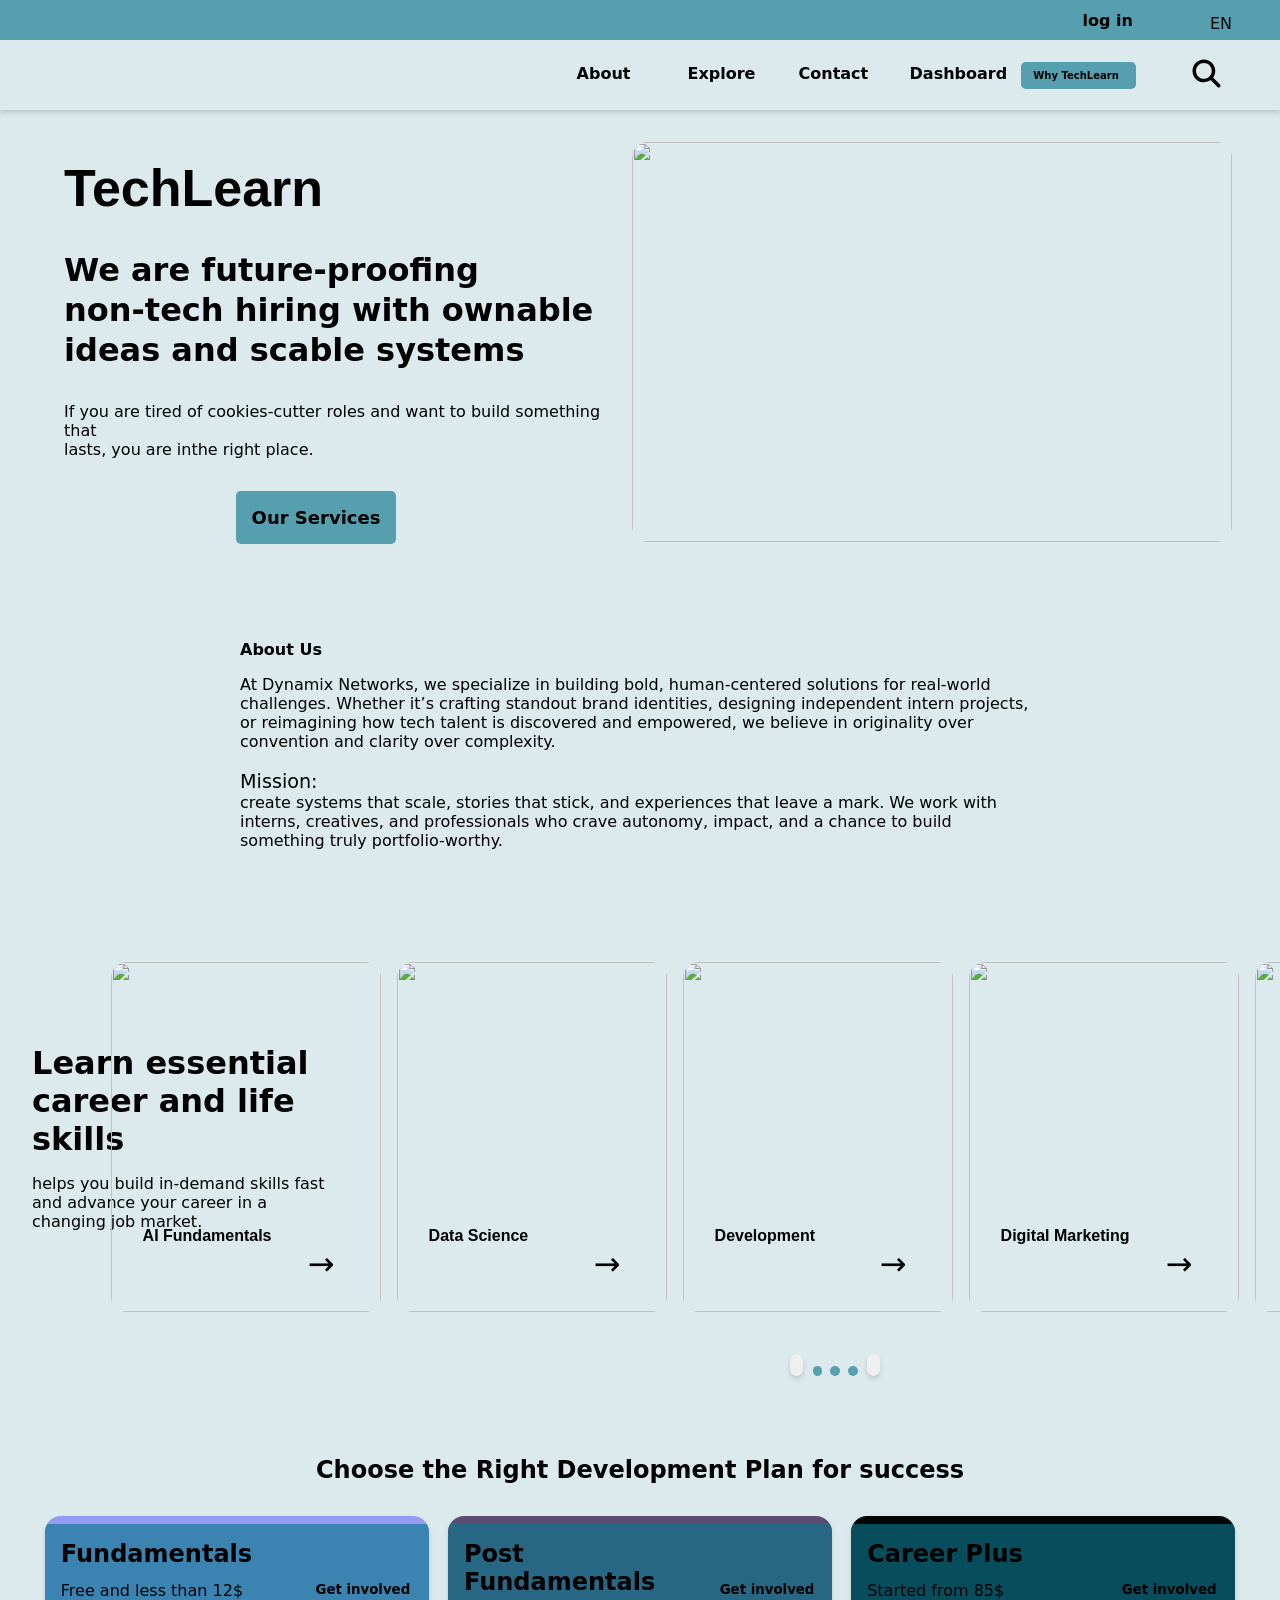
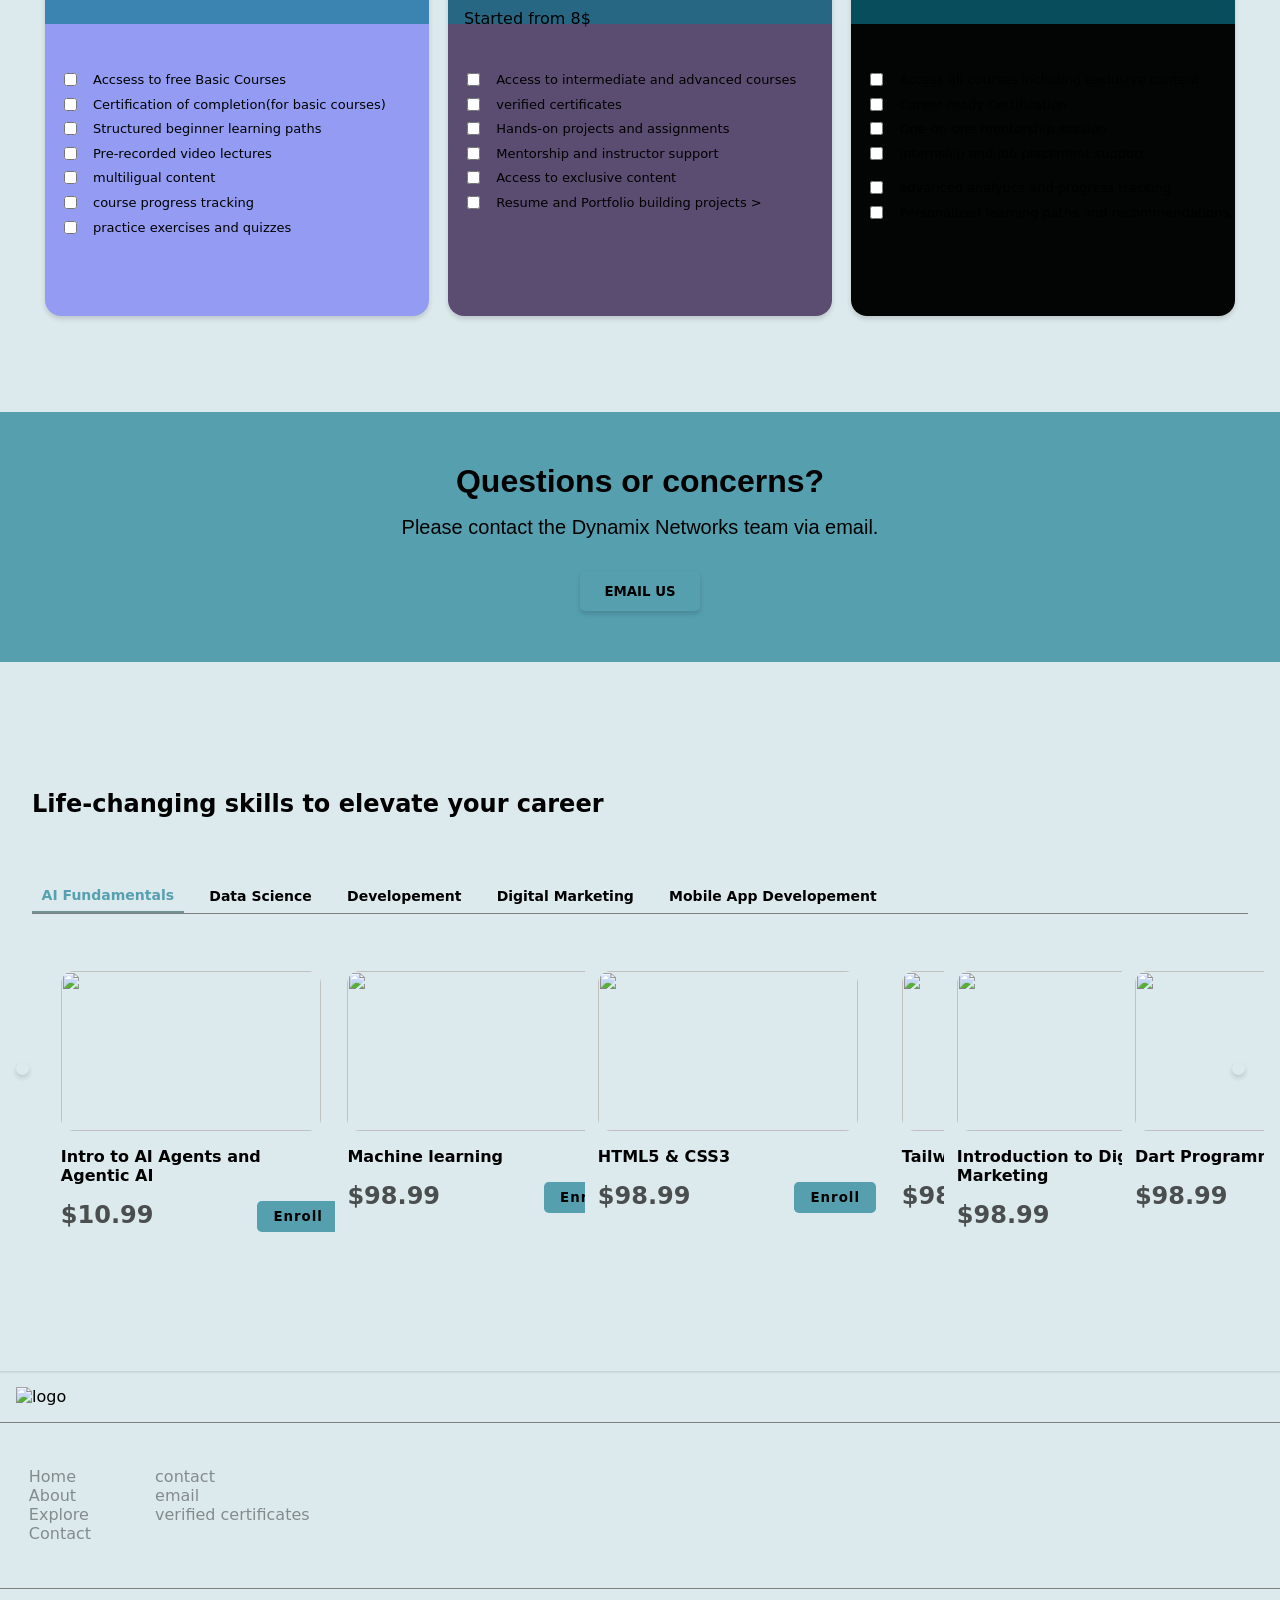
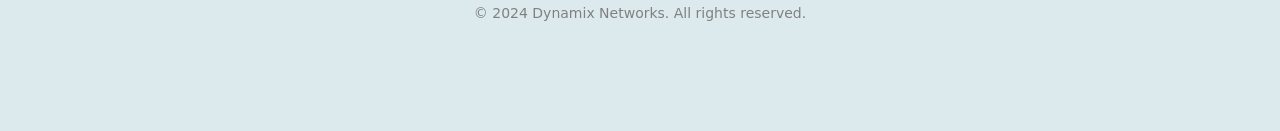
==== index.html @ bc54e22e "language update" ====
<!DOCTYPE html>
<html lang="en">
<head>
    <meta charset="UTF-8">
    <meta name="viewport" content="width=device-width, initial-scale=1.0">
    <title>TechLearn LMS</title>
    <link rel="stylesheet" href="./css/index.css">
    <link rel="stylesheet" href="./css/register.css">
    <link rel="stylesheet" href="./reponsive/indexresponsive.css">
    <script defer src="./JS/language.js"></script>
    <link rel="stylesheet" href="https://cdnjs.cloudflare.com/ajax/libs/font-awesome/7.0.1/css/all.min.css" integrity="sha512-2SwdPD6INVrV/lHTZbO2nodKhrnDdJK9/kg2XD1r9uGqPo1cUbujc+IYdlYdEErWNu69gVcYgdxlmVmzTWnetw==" crossorigin="anonymous" referrerpolicy="no-referrer" />
</head>
<body>
    <!-- header part -->
    <header>
        <!-- subheader -->
        <div class="sub-header">
            <!-- language part apend here -->
            <!--  login part -->
            <div class="login" id="login">
                <i class="fa-regular fa-user fa-xs" style="margin-top: 0.7rem;"></i>
                <span data-translate data-key="login" class="user">log in</span>
            </div>
            <div class="user-dropdown" id="user-dropdown">
                <ul id="user">
                    <li id="user-email">example@gmail.com</li>
                    <hr style="color: rgba(128, 128, 128, 0.066);">
                    <li id="user-role">Student</li>
                    <button id="sign-out">sign out</button>
                </ul>
            </div>
        </div>
        <!-- main header -->
        <div class="header-container">
            <div class="logo">
                <img src="./images/logo.lms.jpg" alt="">
            </div>
            <div class="navBar">
                <ul>
                    <li data-target="about" data-translate data-key="about">About</li>
                    <li data-target="explore" data-translate data-key="explore">Explore</li>
                    <li data-target="contact" data-translate data-key="contact">Contact</li>
                    <li id="dashboard" data-translate data-key="dashboard">Dashboard</li>
                </ul>
            </div>
            <button class="techLearn-btn" id="techLearn-btn"><a href="#">Why TechLearn</a></button>
            <div class="dropdown-details" id="dropdown-details"><p>Offers scalable IT, cloud, cybersecurity, and communication solutions, acting as a partner to adapt services as businesses grow, with personal, knowledgeable support.</p></div>
            <div class="search-icon" id="searchIcon">
                <svg xmlns="http://www.w3.org/2000/svg" height="14" width="14" viewBox="0 0 640 640"><path d="M480 272C480 317.9 465.1 360.3 440 394.7L566.6 521.4C579.1 533.9 579.1 554.2 566.6 566.7C554.1 579.2 533.8 579.2 521.3 566.7L394.7 440C360.3 465.1 317.9 480 272 480C157.1 480 64 386.9 64 272C64 157.1 157.1 64 272 64C386.9 64 480 157.1 480 272zM272 416C351.5 416 416 351.5 416 272C416 192.5 351.5 128 272 128C192.5 128 128 192.5 128 272C128 351.5 192.5 416 272 416z"/></svg>
            </div>
            <form class="seachbar" id="searchbardropdown">
                <input class="search" type="search" name="" id="search" placeholder="search...." onkeypress="clickEnter(event)">
            </form>
        </div>
    </header>
    <!-- main body part -->
    <main class="main-container">
    <!-- section one -->
        <div class="section1">
            <div class="title">
                <h1 data-translate data-key="title" >TechLearn</h1>
                <h3 data-translate data-key="sub-title" >We are future-proofing<br> non-tech hiring with ownable <br>ideas and scable systems</h3>
                <p data-translate data-key="sub-title2" >If you are tired of cookies-cutter roles and want to build something that <br>lasts, you are inthe right place.</p>
                <button id="services-btn" data-target="service" data-translate data-key="services">Our Services</button>
            </div>
            <div class="image">
                <img src="./images/lMS image1.jpg" alt="">
            </div>
        </div>
    <!-- section two -->
        <div class="section2">
            <h4 id="about" data-translate data-key="about_us">About Us</h4>
            <p>
                At Dynamix Networks, we specialize in building bold, human-centered solutions for real-world challenges.
                Whether it’s crafting standout brand identities, designing independent intern projects, or reimagining
                how tech talent is discovered and empowered, we believe in originality over convention and clarity over complexity.
                <br><br><span style="font-size: larger;">Mission: </span><br>create systems that scale, stories that stick, and experiences 
                that leave a mark. We work with interns, creatives, and professionals who crave autonomy, impact, and a chance 
                to build something truly portfolio-worthy.
            </p>
        </div>
    <!-- section three -->
        <div class="section3">
            <div class="topic">
                <h1 data-translate data-key="learn_skills">Learn essential career and life skills</h1>
                <p data-translate data-key="learn_text">helps you build in-demand skills fast and advance your career in a changing job market.</p>
            </div>
            <div class="courses">
                <div class="cousre1 card">
                    <img src="./images/AI fundamental.png" alt="">
                    <div id="card-name" class="card-name" data-target="all-fields">
                        <span data-translate class="name">AI Fundamentals</span>
                        <span class="arrow">&#8594;</span>
                    </div>
                </div>
                <div class="course2 card">
                    <img src="c:\Users\Ali\OneDrive - Viken fylkeskommune\Bilder\data.png" alt="">
                    <div class="card-name">
                        <span data-translate class="name">Data Science</span>
                        <span class="arrow">&#8594;</span>
                    </div>
                </div>
                <div class="course3 card">
                    <div class="card-img"><img src="c:\Users\Ali\OneDrive - Viken fylkeskommune\Bilder\developement.jpg" alt=""></div>
                    <div class="card-name">
                        <span data-translate class="name">Development</span>
                        <span class="arrow">&#8594;</span>
                    </div>
                </div>   
                <div class="course4 card">
                    <div class="card-img"><img src="./images/digitalm.jpg" alt=""></div>
                    <div class="card-name">
                        <span class="name">Digital Marketing</span>
                        <span class="arrow">&#8594;</span>
                    </div>
                </div>
                <div class="course5 card">
                    <div class="card-img"><img src="./images/mobile.jpg" alt=""></div>
                    <div class="card-name">
                        <span class="name">Mobile App Development</span>
                        <span class="arrow">&#8594;</span>
                    </div>
                </div>
            </div>
            <div class="slider-icons">
                <button class="icon-btn" id="prev"><i class="fa-solid fa-angle-left"></i></button>
                <div class="slider-dots">
                    <div class="dots"></div>
                    <div class="dots"></div>
                    <div class="dots"></div>
                </div>
                <button class="icon-btn" id="next"><i class="fa-solid fa-angle-right"></i></button>
            </div>
        </div>
    <!-- section four -->
        <div class="section4">
            <h2 data-translate data-translate data-key="plan-title" class="plan-title">Choose the Right Development Plan for success</h2>
            <div id="explore" class="plans">
                <div class="Fundamentals skills">
                    <div class="cost">
                        <div class="cost-detail" style=" display:flex; flex-direction: column; gap: 0.8rem;">
                            <h2 data-translate data-key="free_couses">Fundamentals </h2>
                            <p data-translate>Free and less than 12$</p>
                        </div>
                        <button class="involved-btn"><a href="" data-key="get_involved">Get involved</a></button>
                    </div>
                    <div class="details">
                        <li>
                            <input type="checkbox" name="" id="">Accsess to free Basic Courses
                        </li>
                        <li>
                            <input type="checkbox" name="" id="">Certification of completion(for basic courses)
                        </li>
                        <li>
                            <input type="checkbox" name="" id="">Structured beginner learning paths
                        </li>
                        <li>
                            <input type="checkbox" name="" id="">Pre-recorded video lectures
                        </li>
                        <li>
                            <input type="checkbox" name="" id="">multiligual content
                        </li>
                        <li>
                            <input type="checkbox" name="" id="">course progress tracking
                        </li>
                        <li>
                            <input type="checkbox" name="" id="">practice exercises and quizzes
                        </li>
                    </div>
                </div>
                <div id="service" class="Post-Fundamentals skills">
                    <div class="cost">
                        <div class="cost-detail" style=" display:flex; flex-direction: column; gap: 0.8rem;">
                            <h2 data-translate>Post Fundamentals</h2>
                            <p data-translate>Started from 8$</p>
                        </div>
                        <button class="involved-btn"><a href="">Get involved</a></button>
                    </div>
                    <div class="details">
                        <li>
                            <input type="checkbox" name="" id="">Access to intermediate and advanced courses
                        </li>
                        <li>
                            <input type="checkbox" name="" id="">verified certificates
                        </li>
                        <li>
                            <input type="checkbox" name="" id="">Hands-on projects and assignments
                        </li>
                        <li>
                            <input type="checkbox" name="" id="">Mentorship and instructor support
                        </li>
                        <li>
                            <input type="checkbox" name="" id="">Access to exclusive content
                        </li>
                        <li>
                            <input type="checkbox" name="" id="">Resume and Portfolio building projects
                        ></li>
                    </div>
                </div>
                <div class="Mastery skills">
                    <div class="cost">
                        <div class="cost-detail"style=" display:flex; flex-direction: column; gap: 0.8rem;">
                            <h2>Career Plus</h2>
                            <p>Started from 85$</p>
                        </div>
                        <button class="involved-btn"><a href="">Get involved</a></button>
                    </div>
                    <div class="details">
                        <li>
                            <input type="checkbox" name="" id="">Access all courses including exclusive content
                        </li>
                        <li>
                            <input type="checkbox" name="" id="">Career-ready Certification
                        </li>
                        <li>
                            <input type="checkbox" name="" id="">One-on-one mentorship session
                        </li>
                        <li>
                            <input type="checkbox" name="" id="">Internship and job placement support
                        <li>
                        <li>
                            <input type="checkbox" name="" id="">advanced analytics and progress tracking
                        </li>
                        <li>
                            <input type="checkbox" name="" id="">Personalized learning paths and recommendations
                        </li>
                    </div>
                </div>
            </div>
        </div>
    <!-- section five -->
        <div class="section5">
            <h1 data-translate data-key="questions">Questions or concerns?</h1>
            <p data-translate data-key="">Please contact the Dynamix Networks team via email.</p>
            <button class="emailbtn" id="emailbtn" data-target="email"><a href="mailto:" data-translate data-key="email-us">EMAIL US</a></button>
        </div>
    <!-- section six -->
        <div class="section6" id="courses-field">
            <h2 data-translate data-key="section-title">Life-changing skills to elevate your career</h2>
            <div class="course-names" id="all-fields">
                <button class="field active">AI Fundamentals</button>
                <button class="field">Data Science</button>
                <button class="field">Developement</button>
                <button class="field">Digital Marketing</button>
                <button class="field">Mobile App Developement</button>
            </div>
            <div class="all-subjects" id="all-subjects">
            <!-- AI Fundamentals -->
            <div class="subjects first">
                <div class="sub sub1" data-id="AI-agent" data-title="Intro-to-AI-Agents" data-image="./images/Agent.jpg" data-price="$10.99">
                    <img src="./images/Agent.jpg" alt="">
                    <h4>Intro to AI Agents and Agentic AI</h4>
                    <div class="enroll-btn">
                        <p>$10.99</p>
                        <button class="enrolled-btn">Enroll</button>
                    </div>
                </div>
                <div class="sub sub2" data-id="AI-chatbot" data-title="AI-chatbot" data-image="./images/intro_AI.jpg" data-price="$8.99">
                    <img src="./images/intro_AI.jpg" alt="">
                    <h4>Intro to AI Chatbot</h4>
                    <div class="enroll-btn">
                        <p>$8.99</p>
                        <button class="enrolled-btn">Enroll</button>
                    </div>
                </div>
                <div class="sub sub3" data-id="detection" data-title="AI-cyberSecurity" data-image="./images/cyber.jpg" data-price="$75.99">
                    <img src="./images/cyber.jpg" alt="">
                    <h4>AI for Cyber-Security: Threat Detection</h4>
                    <div class="enroll-btn" style="margin-top: 0;">
                        <p>$75.99</p>
                        <button class="enrolled-btn">Enroll</button>
                    </div>
                </div>
                <div class="sub sub4" data-id="Masterclass" data-title="AI-Msaterclass" data-image="./images/AI-master.jpg" data-price="$98.99">
                    <img src="./images/AI-master.jpg" alt="">
                    <h4>AI Masterclass for Non-Thechnical professionals</h4>
                    <div class="enroll-btn" style="margin-top: 0;">
                        <p>$98.99</p>
                        <button class="enrolled-btn">Enroll</button>
                    </div>
                </div>
                <div class="sub sub5" data-id="AI-pharma-biothec" data-title="AI-pharma-biothec" data-image="./images/visualize.jpg" data-price="$18.9">
                    <img src="./images/visualize.jpg" alt="">
                    <h4>Computer System Validation+ AI Basic(Pharma & Biothech)</h4>
                    <div class="enroll-btn" style="margin-top: 0;">
                        <p>$18.9</p>
                        <button class="enrolled-btn">Enroll</button>
                    </div>
                </div>
                <div class="sub sub6" data-id="Ai-security" data-title="Ai-security" data-image="./images/Ai-security.jpg" data-price="$38.9">
                    <img src="./images/Ai-security.jpg" alt="">
                    <h4>AI Security</h4>
                    <div class="enroll-btn" style="margin-top: 0;">
                        <p>$38.9</p>
                        <button class="enrolled-btn">Enroll</button>
                    </div>
                </div>
                <div class="sub sub7" data-id="AI-real-world" data-title="AI-real-world" data-image="./images/AI-agent.png" data-price="$38.9">
                    <img src="./images/AI-agent.png" alt="">
                    <h4>AI in real-world Aplication</h4>
                    <div class="enroll-btn" style="margin-top: 0;">
                        <p>$38.9</p>
                        <button class="enrolled-btn">Enroll</button>
                    </div>
                </div>
                <div class="sub sub7" data-id="Ethic" data-title="Ethic" data-image="./images/Ethic.jpg" data-price="$38.9">
                    <img src="./images/Ethic.jpg" alt="">
                    <h4>Ethics and Responsible AI</h4>
                    <div class="enroll-btn" style="margin-top: 0;">
                        <p>$38.9</p>
                        <button class="enrolled-btn">Enroll</button>
                    </div>
                </div>
            </div>
            <!-- Data Science -->
            <div class="subjects Second">
                <div class="sub sub1" data-id="machine-learning" data-title="machine-learning" data-image="./images/ML.jpg" data-price="$98.99">
                    <img src="./images/ML.jpg" alt="">
                    <h4>Machine learning</h4>
                    <div class="enroll-btn" style="margin-top: 0;">
                        <p>$98.99</p>
                        <button class="enrolled-btn">Enroll</button>
                    </div>
                </div>
                <div class="sub sub2" data-id="python" data-title="python" data-image="./images/python.jpg" data-price="$98.99">
                    <img src="./images/python.jpg" alt="">
                    <h4>Python Programming</h4>
                    <div class="enroll-btn" style="margin-top: 0;">
                        <p>$98.99</p>
                        <button class="enrolled-btn">Enroll</button>
                    </div>
                </div>
                <div class="sub sub3" data-id="data-visualization" data-title="data-visualization" data-image="./images/data-visual.jpg" data-price="$98.99">
                    <img src="./images/data-visual.jpg" alt="">
                    <h4>Data Visualization</h4>
                    <div class="enroll-btn" style="margin-top: 0;">
                        <p>$98.99</p>
                        <button class="enrolled-btn">Enroll</button>
                    </div>
                </div>
                <div class="sub sub4" data-id="data-analysis" data-title="data-analysis" data-image="./images/data-analysis.jpg" data-price="$98.99">
                    <img src="./images/data-analysis.jpg" alt="">
                    <h4>Data Analysis</h4>
                    <div class="enroll-btn" style="margin-top: 0;">
                        <p>$98.99</p>
                        <button class="enrolled-btn">Enroll</button>
                    </div>
                </div>
                <div class="sub sub5" data-id="SQL" data-title="SQL" data-image="./images/SQL.jpg" data-price="$98.99">
                    <img src="./images/SQL.jpg" alt="">
                    <h4>SQL $ Databases</h4>
                    <div class="enroll-btn" style="margin-top: 0;">
                        <p>$98.99</p>
                        <button class="enrolled-btn">Enroll</button>
                    </div>
                </div>
                <div class="sub sub6" data-id="big-data" data-title="big-data" data-image="./images/big-data.jpg" data-price="$98.99">
                    <img src="./images/big-data.jpg" alt="">
                    <h4>Big Data Fundamentals</h4>
                    <div class="enroll-btn" style="margin-top: 0;">
                        <p>$98.99</p>
                        <button class="enrolled-btn">Enroll</button>
                    </div>
                </div>
                <div class="sub sub7" data-id="statistic" data-title="statistic" data-image="./images/statistic.jpg" data-price="$54.99">
                    <img src="./images/statistic.jpg" alt="">
                    <h4>Statistics and Probability</h4>
                    <div class="enroll-btn" style="margin-top: 0;">
                        <p>$54.99</p>
                        <button class="enrolled-btn">Enroll</button>
                    </div>
                </div>
            </div>
            <!-- Developement -->
            <div class="subjects third" data-id="html" data-title="html" data-image="./images/HTML.jpg" data-price="$98.99">
                <div class="sub sub1">
                    <img src="./images/HTML.jpg" alt="">
                    <h4>HTML5 & CSS3</h4>
                    <div class="enroll-btn" style="margin-top: 0;">
                        <p>$98.99</p>
                        <button class="enrolled-btn">Enroll</button>
                    </div>
                </div>
                <div class="sub sub2" data-id="tailwind" data-title="tailwind" data-image="./images/tailwind.jpg" data-price="$98.99">
                    <img src="./images/tailwind.jpg" alt="">
                    <h4>Tailwind CSS</h4>
                    <div class="enroll-btn" style="margin-top: 0;">
                        <p>$98.99</p>
                        <button class="enrolled-btn">Enroll</button>
                    </div>
                </div>
                <div class="sub sub3" data-id="JavaScript-fundamental" data-title="JavaScript-fundamental" data-image="./images/AI-master.jpg" data-price="$18.99">
                    <img src="./images/AI-master.jpg" alt="">
                    <h4>JavaScript (fundamental)</h4>
                    <div class="enroll-btn" style="margin-top: 0;">
                        <p>$18.99</p>
                        <button class="enrolled-btn">Enroll</button>
                    </div>
                </div>
                <div class="sub sub4" data-id="cloud-computing" data-title="cloud-computing" data-image="./images/cloud.jpg" data-price="$98.99">
                    <img src="./images/cloud.jpg" alt="">
                    <h4>Cloud Computing Fundamental</h4>
                    <div class="enroll-btn" style="margin-top: 0;">
                        <p>$98.99</p>
                        <button class="enrolled-btn">Enroll</button>
                    </div>
                </div>
                <div class="sub sub5" data-id="project-based" data-title="Project-Based" data-image="./images/project-based.jpg" data-price="$8.99">
                    <img src="./images/project-based.jpg" alt="">
                    <h4>Project-Based Developement</h4>
                    <div class="enroll-btn" style="margin-top: 0;">
                        <p>$8.99</p>
                        <button class="enrolled-btn">Enroll</button>
                    </div>
                </div>
                <div class="sub sub6" data-id="reactjs" data-title="reactjs" data-image="./images/reactjs.jpg" data-price="$68.99">
                    <img src="./images/reactjs.jpg" alt="">
                    <h4>React.js</h4>
                    <div class="enroll-btn" style="margin-top: 0;">
                        <p>$68.99</p>
                        <button class="enrolled-btn">Enroll</button>
                    </div>
                </div>
                <div class="sub sub7" data-id="ux-design" data-title="ux-design" data-image="./images/ux-design.png" data-price="$28.99">
                    <img src="./images/ux-design.png" alt="">
                    <h4>UI/UX Basic</h4>
                    <div class="enroll-btn" style="margin-top: 0;">
                        <p>$28.99</p>
                        <button class="enrolled-btn">Enroll</button>
                    </div>
                </div>
                <div class="sub sub8" data-id="node.js" data-title="node.js" data-image="./images/node.png" data-price="$98.99">
                    <img src="./images/node.png" alt="">
                    <h4>Node.js</h4>
                    <div class="enroll-btn" style="margin-top: 0;">
                        <p>$98.99</p>
                        <button class="enrolled-btn">Enroll</button>
                    </div>
                </div>
                <div class="sub sub9" data-id="agile-basic" data-title="agile-basic" data-image="./images/agile.png" data-price="$98.99">
                    <img src="./images/agile.png" alt="">
                    <h4>Agile and Scrum Basics</h4>
                    <div class="enroll-btn" style="margin-top: 0;">
                        <p>$98.99</p>
                        <button class="enrolled-btn">Enroll</button>
                    </div>
                </div>
                <div class="sub sub9" data-id="JavaScript" data-title="JavaScript" data-image="./images/vanilla.jpg" data-price="$98.99">
                    <img src="./images/vanilla.jpg" alt="">
                    <h4>Vanilla JavaScript</h4>
                    <div class="enroll-btn" style="margin-top: 0;">
                        <p>$98.99</p>
                        <button class="enrolled-btn">Enroll</button>
                    </div>
                </div>
            </div>
            <!-- Digital Marketing-->
            <div class="subjects fourt">
                <div class="sub sub1" data-id="intro-digital-marketing" data-title="intro-digital-marketing" data-image="./images/digital-marketing.jpg" data-price="$98.99">
                    <img src="./images/digital-marketing.jpg" alt="">
                    <h4>Introduction to Digital Marketing</h4>
                    <div class="enroll-btn" style="margin-top: 0;">
                        <p>$98.99</p>
                        <button class="enrolled-btn">Enroll</button>
                    </div>
                </div>
                <div class="sub sub2" data-id="content-marketing" data-title="content-marketing" data-image="./images/Content.jpg" data-price="$98.99">
                    <img src="./images/Content.jpg" alt="">
                    <h4>Content Marketing</h4>
                    <div class="enroll-btn" style="margin-top: 0;">
                        <p>$98.99</p>
                        <button class="enrolled-btn">Enroll</button>
                    </div>
                </div>
                <div class="sub sub3" data-id="search-engine" data-title="search-engine" data-image="./images/search-engine.png" data-price="$98.99">
                    <img src="./images/search-engine.png" alt="">
                    <h4>Search Engine Marketing</h4>
                    <div class="enroll-btn" style="margin-top: 0;">
                        <p>$98.99</p>
                        <button class="enrolled-btn">Enroll</button>
                    </div>
                </div>
                <div class="sub sub4" data-id="Influencer" data-title="Influencer" data-image="./images/affiliate.png" data-price="$98.99">
                    <img src="./images/affiliate.png" alt="">
                    <h4>Affiliate & Influencer Marketing</h4>
                    <div class="enroll-btn" style="margin-top: 0;">
                        <p>$98.99</p>
                        <button class="enrolled-btn">Enroll</button>
                    </div>
                </div>
                <div class="sub sub5" data-id="E-Commerce-marketing" data-title="E-Commerce-marketing" data-image="./images/E-commerce.jpg" data-price="$98.99">
                    <img src="./images/E-commerce.jpg" alt="">
                    <h4>E-Commerce Marketing</h4>
                    <div class="enroll-btn" style="margin-top: 0;">
                        <p>$98.99</p>
                        <button class="enrolled-btn">Enroll</button>
                    </div>
                </div>
            </div>
            <!-- Mobile App Developement-->
            <div class="subjects sixth">
                <div class="sub sub1" data-id="dart" data-title="dart" data-image="./images/dart.jpg" data-price="$98.99">
                    <img src="./images/dart.jpg" alt="">
                    <h4>Dart Programming</h4>
                    <div class="enroll-btn" style="margin-top: 0;">
                        <p>$98.99</p>
                        <button class="enrolled-btn">Enroll</button>
                    </div>
                </div>
                <div class="sub sub2" data-id="" data-title="" data-image="" data-price="">
                    <img src="./images/flutter.jpg" alt="">
                    <h4>Flutter for beginner</h4>
                    <div class="enroll-btn" style="margin-top: 0;">
                        <p>$98.99</p>
                        <button class="enrolled-btn">Enroll</button>
                    </div>
                </div>
                <div class="sub sub3" data-id="firebase" data-title="firebase" data-image="./images/firebase.jpg" data-price="$98.99">
                    <img src="./images/firebase.jpg" alt="">
                    <h4>Firebase For Mobile App</h4>
                    <div class="enroll-btn" style="margin-top: 0;">
                        <p>$98.99</p>
                        <button class="enrolled-btn">Enroll</button>
                    </div>
                </div>
                <div class="sub sub4" data-id="react-native" data-title="react-native" data-image="./images/react-native.png" data-price="$98.99">
                    <img src="./images/react-native.png" alt="">
                    <h4>React Native</h4>
                    <div class="enroll-btn" style="margin-top: 0;">
                        <p>$98.99</p>
                        <button class="enrolled-btn">Enroll</button>
                    </div>
                </div>
            </div>
        </div>
          <!-- previous and next buttons -->
        <div class="btn">
            <button class="prev-subjects"><i class="fa-solid fa-angle-left"></i></button>
            <button class="next-subjects"><i class="fa-solid fa-angle-right"></i></button>
        </div>
        </div>
    </main>
    <!-- footer part -->
    <footer>
        <div class="footer-container">
            <!-- top footer sub line -->
            <div class="top-footer">
                <div class="footer-logo">
                    <img src="./images/logo.lms.jpg" alt="logo">
                </div>
                <div class="footer-socials">
                    <i class="fa-brands fa-facebook-f"></i>
                    <i class="fa-brands fa-twitter"></i>
                    <i class="fa-brands fa-linkedin-in"></i>
                    <i class="fa-brands fa-instagram"></i>
                </div>
            </div>
            <!-- footer links -->
            <div class="footer-links">
                <ul>
                    <li data-translate data-key="home">Home</li>
                    <li data-translate data-key="about">About</li>
                    <li data-translate data-key="explore">Explore</li>
                    <li data-translate data-key="contact">Contact</li>
                </ul>
                <ul>
                    <li id="contact"><a href="#contact">contact</a></li>
                    <li id="email"><a href="">email</a></li>
                    <li><a href="">verified certificates</a></li>
                </ul>
            </div>
            <!-- copyright -->
            <div class="copyright">
                <p>&copy; 2024 Dynamix Networks. All rights reserved.</p>
            </div>
        </div>
    </footer>

    <script src="./JS/homepage.js"></script>
</body>
</html>
---- css/index.css ----
*{
    padding: 0;
    margin: 0;
    box-sizing: border-box;
    font-family: system-ui, -apple-system, BlinkMacSystemFont, 'Segoe UI', Roboto, Oxygen, Ubuntu, Cantarell, 'Open Sans', 'Helvetica Neue', sans-serif;
}

:root{
    --bg-color: #0b768ea4;
    --font-family:  'Segoe UI', Tahoma, Geneva, Verdana, sans-serif;
    --box-shadow: 0 3px 5px rgba(0, 0, 0, 0.15);
    --mainBackground-color: #bad4db7a;
    --btn-color: rgba(151, 214, 159, 0.884);
    --border-radius: 0.3rem;
     --color-hover: rgba(151, 202, 195, 0.984);
}


body{
    width: 100%;
    margin: 0;
    padding: 0;
    display: flex;
    flex-direction: column;
    overflow-x: hidden;
    background-color: var(--mainBackground-color);
}

header{
    width: 100%;
    height: 110px;
    /* position: fixed; */
    box-shadow: var(--box-shadow)
}

/* top header part */
.sub-header{
    width: 100%;
    height: 40px;
    display: flex;
    align-items: center;
    justify-content: flex-end;
    background-color: var(--bg-color);
    gap: 3rem;
}

.language{
    position: relative;
    top: 0.2rem;
    right: 3rem;
    gap: 0.5rem;
    display: flex;
    cursor: pointer;

    >.lang{
        border-radius: 50%;
    }
}

/* subheader language dropdown  */
.sub-header .dropdown-lang{
    position: absolute;
    display: none;
    flex-direction: column;
    align-items: center;
    width: 150px;
    height: auto;
    padding: 1rem;
    right: 3rem;
    top: 2.4rem;
    background-color: rgb(248, 250, 252);
    z-index: 10;

}

.dropdown-lang #language-option{
    list-style: none;
    cursor: pointer;
}

/* login user and admin part */
.login{
    position: absolute;
    right: 9rem;
    gap: 0.3rem;
    padding: 0.2rem;
    display: flex;
    cursor: pointer;
    font-weight: 600;
 
    >.fa-user{
        margin-top: 0.5rem;
    }

}
/* subheader user dropdown */
.sub-header .user-dropdown{
    position: absolute;
    display: none;
    flex-direction: column;
    align-items: center;
    width: 180px;
    height: auto;
    padding: 1rem;
    right: 4rem;
    top: 2.4rem;
    background-color: rgb(248, 250, 252);
    z-index: 10;
}

.sub-header .user-dropdown #user{
    display: flex;
    flex-direction: column;
    gap: 0.6rem;

    >li{
        list-style: none;
        cursor: pointer;
        font-size: 12px;
    }
}

.sub-header .user-dropdown #sign-out{
    width: fit-content;
    padding: 0.2rem 0.5rem;
    border: none;
    align-self: flex-end;
    background-color: var(--bg-color);
    border-radius: var(--border-radius);
}

/* main header part */
.header-container{
    width: 100%;
    display: flex;
    justify-content: center;
    align-items: center;
    gap: 2rem;
}

.logo{
    width: 100%;
    margin-left: 1rem;
    margin-top: 1rem;
    
    >img{
        width: 230px;
        height: auto;
        cursor: pointer;
    }
}

.navBar{
    display: flex;
    justify-content: center;
    align-items: center;

    >ul{
        display: flex;
        justify-content: center;
        align-items: center;
        gap: 1rem;
        margin-top: 1.5rem;

        >li{
            width: 95px;
            padding-left: 1rem;
            padding-bottom: 0.8rem;
            list-style: none;
            font-weight: bold;
            cursor: pointer;
        }
    }
}

.navBar ul >li:hover{
   color: var(--bg-color);
}

.navBar ul >li.active{
    color: var(--bg-color);
    font-weight: bold;
    border-bottom: 2px solid rgba(108, 144, 144, 0.961);
}

/* why techlearn button */
.techLearn-btn{
    width: 250px;
    padding: 0.5rem 0.8rem;
    margin-top: 1rem;
    margin-right: 9rem;
    display: flex;
    border: none;
    border-radius: var(--border-radius);
    background-color: var(--bg-color);

    >a{
        text-decoration: none;
        font-size: 10px;
        font-weight: 700;
        color: black;
    }
}

/* dynamix dropdown deetail option */
.dropdown-details{
    display: none;
    width: 400px;
    height: auto;
    background-color: var(--bg-color);
    padding: 1rem;
    position: absolute;
    top: 7rem;
    right: 9rem;
    z-index: 20;
    font-size: 14px;
    font-weight: 600;
}

.dropdown-details.active {
    display: flex;
}

.search-icon{
    position: absolute;
    right: 3rem;
    top: 3rem;
    padding: 0.5rem;

    >svg{
        width: 35px;
        height: 35px;
        cursor: pointer;
    }

}

.search-icon>svg:hover{
    transition: all 0.3s ease-in-out;
    fill: var(--color-hover);
}


/* searchbar dropdown layout */
#searchbardropdown{
   width: 50%;
   height: 100px;
   display: none;
   align-items: center;
   justify-content: center;
   position: absolute;
   top: 7rem;
   right: 4rem;
   border-radius: var(--border-radius);
   background-color: var(--bg-color);
   z-index: 20;
}

#searchbardropdown input{
   width: 300px;
   height: 40px;
   align-self: center;
   border: none;
   outline: none;
   border-radius: var(--border-radius);
   padding: 1rem;
   font-size: 18px;
}

#searchbardropdown.active{
    display: flex;
}

/* main part first section*/
.main-container{
    width: 100%;
    top: 8rem;
    padding-top: 2rem;
    display: flex;
    flex: 1;
    flex-direction: column;
    align-items: center;
    justify-content: center;
    gap: 6rem;
}

.main-container .section1{
    max-width: 100%;
    padding-left: 2rem;
    padding-right: 3rem;
    position: relative;
    display: grid;
    grid-template-columns: repeat(2, 1fr);
    gap: 1rem;
}

.title{
    display: flex;
    flex-direction: column;
    justify-content: flex-start;
    align-items: start;
    padding-left: 2rem;
    gap: 2rem;

    >h1{
        font-size: 52px;
        font-weight: bold;
        padding-top: 1rem;
        font-family: var(--font-family);
    }

    >h3{
        font-size: 32px;
        line-height: 2.5rem;

    }

}

.section1 .title button{
    padding: 1rem;
    border: none;
    align-self: center;
    margin-left: -3rem;
    font-weight: 700;
    font-size: large;
    border-radius: var(--border-radius);
    cursor: pointer;
    background-color: var(--bg-color);
}

.section1 .image{
    width: 600px;
    height: 400px;
    border-radius: 16px;
    position: relative;

    >img{
        width: 600px;
        height: 400px;
        border-radius: 16px;
    }
}

/* main part section two  about part */
.main-container .section2{
    width: 70%;
    padding: 0 3rem;
    display: flex;
    flex-direction: column;
    align-items: start;
    justify-content: center;
    gap: 1rem;

    >p{
        line-height: normal;
    }
}

/* main part section three */
.main-container .section3{
    width: 100%;
    display: flex;
    position: relative;
    gap: 1.5rem;
}

.section3 .topic{
    width: 28%;
    padding: 2rem;
    display: flex;
    flex-direction: column;
    justify-content: center;
    gap: 1rem;
}

.section3 .courses{
    width: 68%;
    display: flex;
    justify-content: center;
    align-items: center;
    gap: 1rem;
    padding: 1rem;
}

.section3 .courses .card{
    width: 270px;
    height: 350px;
    border-radius: 1rem;
    position: relative;
}

.section3 .courses .card img{
    width: 270px;
    height: 350px;
    border-radius: 1rem;
}

.section3  .courses .card .card-name{
    width: 240px;
    height: 80px;
    background-color: var(--bg2-color);
    border-radius: 1rem;
    padding: 1rem;
    display: flex;
    flex-direction: column;
    position: absolute;
    margin: 1rem;
    bottom: 0.3rem;
}

.courses .card .card-name .name{
    font-weight: bold;
    font-family: var(--font-family);
}

.courses .card .card-name .arrow{
    font-size: xx-large;
    align-self: flex-end;
    margin-right: 1rem;
}

/* slider icon parts for wrapping the courses */
.section3 .slider-icons{
    /* width: 300px; */
    position: absolute;
    bottom: -3rem;
    right: 25rem;
    display: flex;
    justify-content: center;
    gap: 0.6rem;
}

/* previous and next buttons for courses */
.section3 .icon-btn{
    border-radius: 1.6rem;
    padding: 0.4rem;
    border: none;
    box-shadow: var(--box-shadow);
}

.slider-dots{
    display: flex;
    gap: 0.5rem;
    margin-top: 0.8rem;
}

.slider-dots .dots{
    background-color: var(--bg-color);
    inline-size: 0.6rem;
    block-size: 0.6rem;
    border-radius: 1.6rem;
    transition: inline-size .15s ease;
}


/* main part section four */
.main-container .section4{
    width: 100%;
    margin-top: 2rem;
    display: flex;
    flex-direction: column;
    align-items: center;
    justify-content: center;
    gap: 2rem;
}

.section4 .plans{
    width: 100%;
    display: flex;
    align-items: start;
    justify-content: center;
    gap: 1.2rem;
}

.section4 .plans .Fundamentals{background-color: rgba(0, 0, 255, 0.338);}
.section4 .plans .Post-Fundamentals{background-color: rgba(33, 6, 57, 0.687);}
.section4 .plans .Mastery{background-color: rgba(0, 0, 0, 0.986);}

.section4 .plans .skills{
    width: 30%;
    height: 400px;
    border-radius: 1rem;
    padding-top: 0.5rem;
    box-shadow: var(--box-shadow);
    overflow: hidden;
}

.section4 .plans .skills .cost{
    padding: 1rem;
    height: 100px;
    display: flex;
    justify-content: space-between;
    background-color: var(--bg-color);

    >button{
        width: 100px;
        height: 35px;
        margin-top: 2rem;
        border: none;
        border-radius: var(--border-radius);
        background-color: var(--bg2-color);

        >a{
            text-decoration: none;
            color: black;
            font-weight: 700;
        }
        
    }
}

.section4 .plans .skills .details{
    height: 300px;
    background-color: var(--bg2-color);
    display: flex;
    flex-direction: column;
    padding-top: 3rem;
    gap: 0.6rem;

    >li{
        font-size: small;
        padding-left: 1.2rem;
        display: flex;
        gap: 1rem;
    }
}


/* main part section five */
.main-container .section5{
    width: 100%;
    height: 250px;
    display: flex;
    justify-content: center;
    align-items: center;
    flex-direction: column;
    gap: 1rem;
    background-color: var(--bg-color);

    >h1{
        font-weight: 700;
        font-family: 'Franklin Gothic Medium', 'Arial Narrow', Arial, sans-serif;
    }

    >p{
        font-family: var(--font-family);
        font-size: 20px;
    }
}

.section5 .emailbtn{
    padding: 0.8rem 1.5rem;
    text-decoration: none;
    font-weight: bold;
    margin-top: 1rem;
    border: none;
    border-radius: var(--border-radius);
    box-shadow: var(--box-shadow);
    background-color: var(--bg2-color);

    >a{
        text-decoration: none;
        color: black;
     }
}

/* Section six course fields */
.section6{
    width: 100%;
    padding: 2rem;
    display: flex;
    flex-direction: column;
    gap: 1.8rem;
}

.section6 .course-names{
    width: 100%;
    display: flex;
    flex-wrap: wrap;
    gap: 1rem;
    padding-top: 2rem;
    border-bottom: 1.8px solid gray;
    justify-content: flex-start;
    align-items: center;
}

.section6 .course-names .field{
    cursor: pointer;
    font-size: 14px;
    font-weight: 800;
    padding: 0.5rem 0.6rem;
    background: transparent;
    border: none;
}

.section6 .course-names .field.active{
    color: var(--bg-color);
    border-bottom: 2px solid rgba(108, 144, 144, 0.961);
}

.section6 .all-subjects{
    width: 100%;
    display: flex;
    justify-content: center;
    margin-top: 1rem;
    margin-left: 1rem;
}

.section6 .all-subjects .subjects{
    display: flex;
    gap: 1.5rem;
    cursor: pointer;
    flex-wrap: nowrap;
    overflow: hidden;
    align-items: flex-start;
}

.section6 .all-subjects .subjects .sub{
    width: 280px;
    height: 300px;
    border-radius: 1rem;
    background-color: var(--bg2-color);
    display: flex;
    flex-wrap: wrap;
    flex-direction: column;
    align-items: start;
    padding: 0.8rem;
    gap: 1rem;
}

.section6 .all-subjects .subjects .sub{
    flex: 0 0 280px;
}

.section6 .all-subjects .subjects .sub img{
    width: 260px;
    height: 160px;
    border-radius: 0.8rem;
}

.section6 .all-subjects .subjects .sub .enroll-btn{
    display: flex;
    gap: 6.5rem;
    cursor: pointer;

    >p{
        font-weight: bold;
        font-size: 1.5rem;
        color: rgba(23, 23, 23, 0.74);
    }

    >button{
        padding: 0.5rem 1rem;
        align-items: center;
        border: none;
        color: black;
        font-weight: 800;
        letter-spacing: 1px;
        border-radius: var(--border-radius);
        cursor: pointer;
        background-color: var(--bg-color);

    }
}

/* previous and next buttons for subjects */
.section6 .btn{
    position: absolute;
    display: flex;
    justify-content: space-between;
    width: 30px;
    height: 30px;
    margin-top: 17rem;
    gap: 1rem;

    >.prev-subjects, .next-subjects{
        border-radius: 1.6rem;
        padding: 0.4rem;
        border: none;
        background-color: var(--bg2-color);
        box-shadow: var(--box-shadow)
    }
}

.section6 .btn .prev-subjects{
    position: absolute;
    left: -1rem;
    z-index: 10;
    
}

.section6 .btn .next-subjects{
    position: absolute;
    left: 75rem;
    z-index: 10;
    
}

/* Subjects slider animations */
.section6 .all-subjects .subjects{
    transition: transform 0.45s ease, opacity 0.45s ease;
}

.section6 .all-subjects .subjects.slide-in-right{
    animation: slideInFromRight 0.45s forwards;
}

.section6 .all-subjects .subjects.slide-in-left{
    animation: slideInFromLeft 0.45s forwards;
}

@keyframes slideInFromRight{
    from{ transform: translateX(100%); opacity: 0; }
    to{ transform: translateX(0); opacity: 1; }
}

@keyframes slideInFromLeft{
    from{ transform: translateX(-100%); opacity: 0; }
    to{ transform: translateX(0); opacity: 1; }
}

/* Footer styles */
footer{
    width: 100%;
    min-height: 40vh;
    margin-top: 5rem;
    box-shadow: inset 0 6px 3px -5px rgba(0, 0, 0, 0.15);
    display: flex;
    justify-content: center;
    flex-direction: column;
    position: relative;
    gap: 1.5rem;
}

footer .footer-container{
    width: 100%;
    height: 40vh;
    display: flex;
    flex-direction: column;
    align-items: start;
    gap: 1rem;
}

.footer-container .top-footer{
    width: 100%;
    height: auto;
    display: flex;
    justify-content: space-between;
    border-bottom: 1px solid gray;
    padding: 1rem;
}

footer .footer-logo{
    width: 150px;
    height: auto;
    margin-right: 3rem;

    >img{
        width: 150px;
        height: auto;
    }
}

footer .footer-links{
    width: 100%;
    display: flex;
    justify-content: flex-start;
    gap: 4rem;
    padding: 1.8rem;
    color: rgba(0, 0, 0, 0.406);
    cursor: pointer;

    >ul{
        list-style: none;
        display: flex;
        flex-direction: column;


        >li >a{
            cursor: pointer;
            text-decoration: none; 
            color: rgba(0, 0, 0, 0.406);
        }
    }
}

footer .footer-links ul >li:hover,
footer .footer-links ul >li a:hover{
    color: var(--btn-color);
    font-size: large;
}

footer .copyright{
    width: 100%;
    height: auto;
    display: flex;
    justify-content: center;
    align-items: center;
    border-top: 1px solid gray;
    padding: 1rem;
    margin-bottom: 2.8rem;

    >p{
        font-size: 14px;
        color: gray;
    }
}
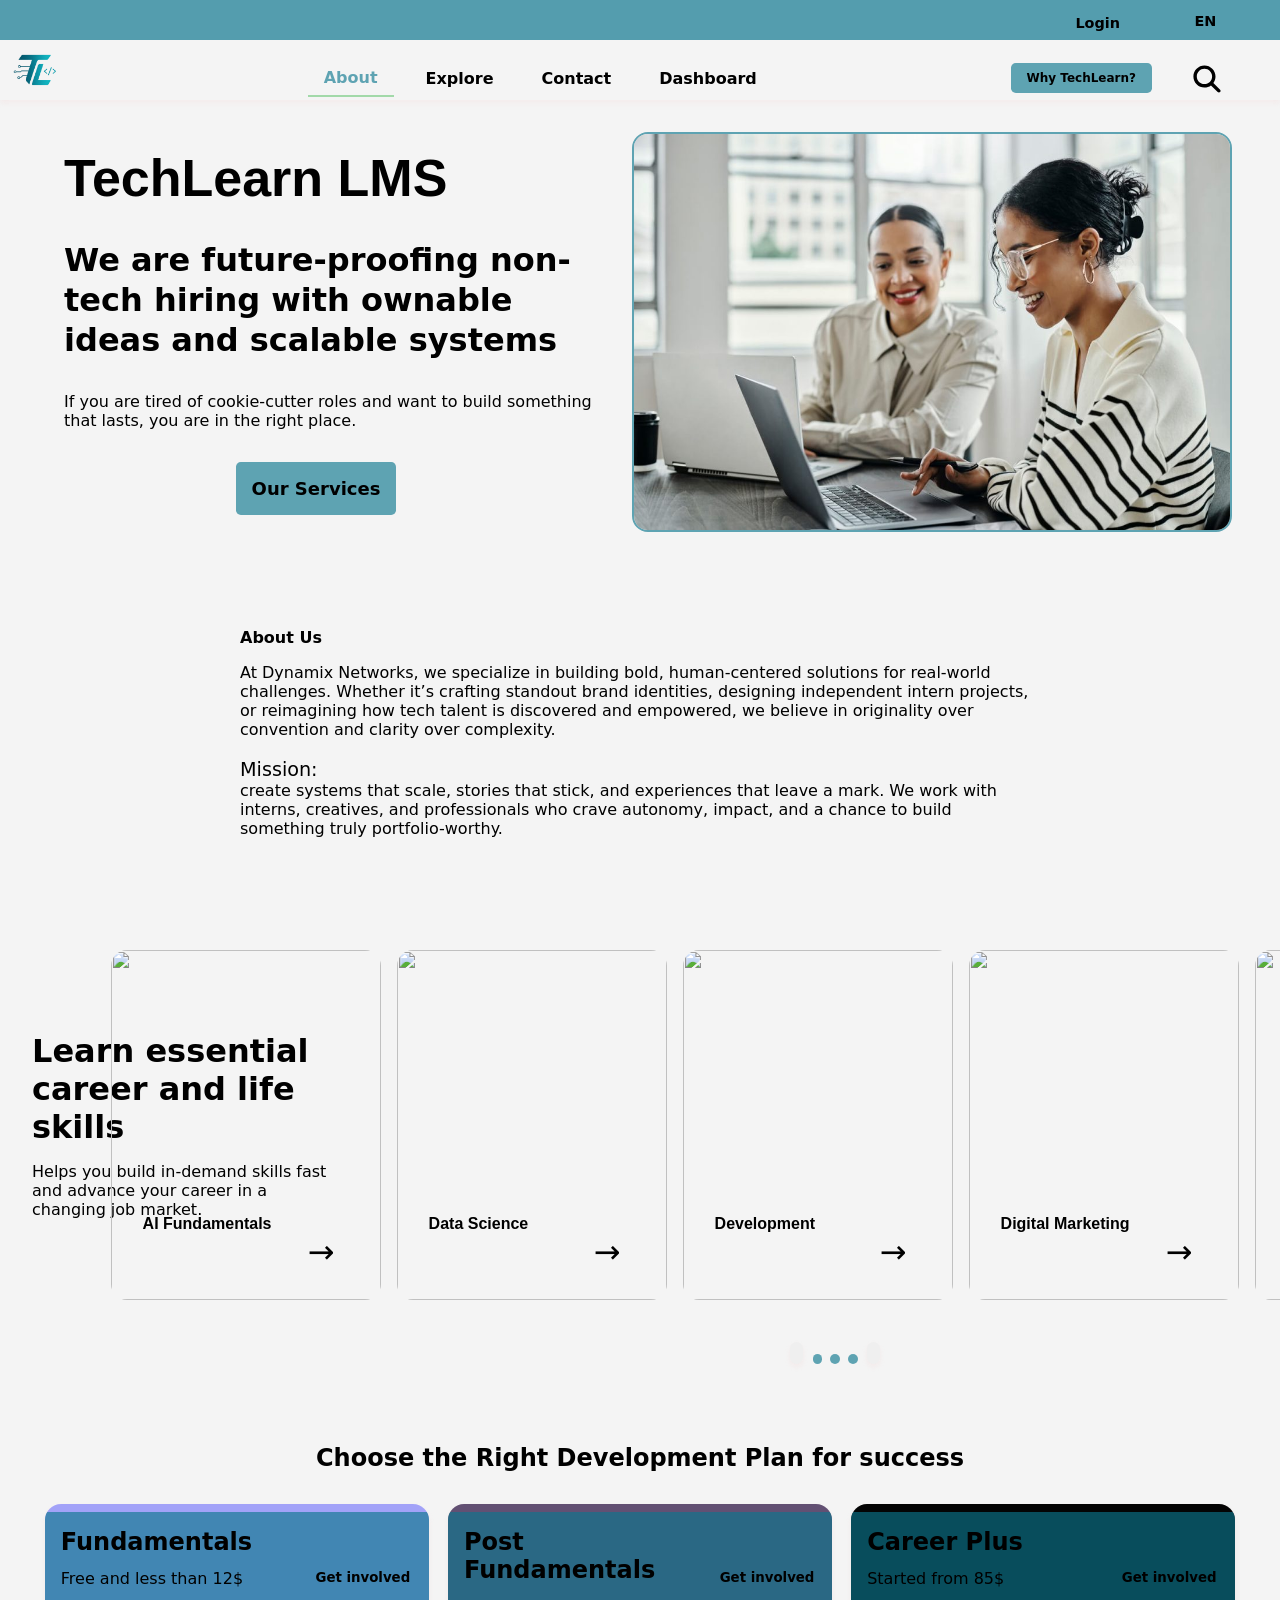
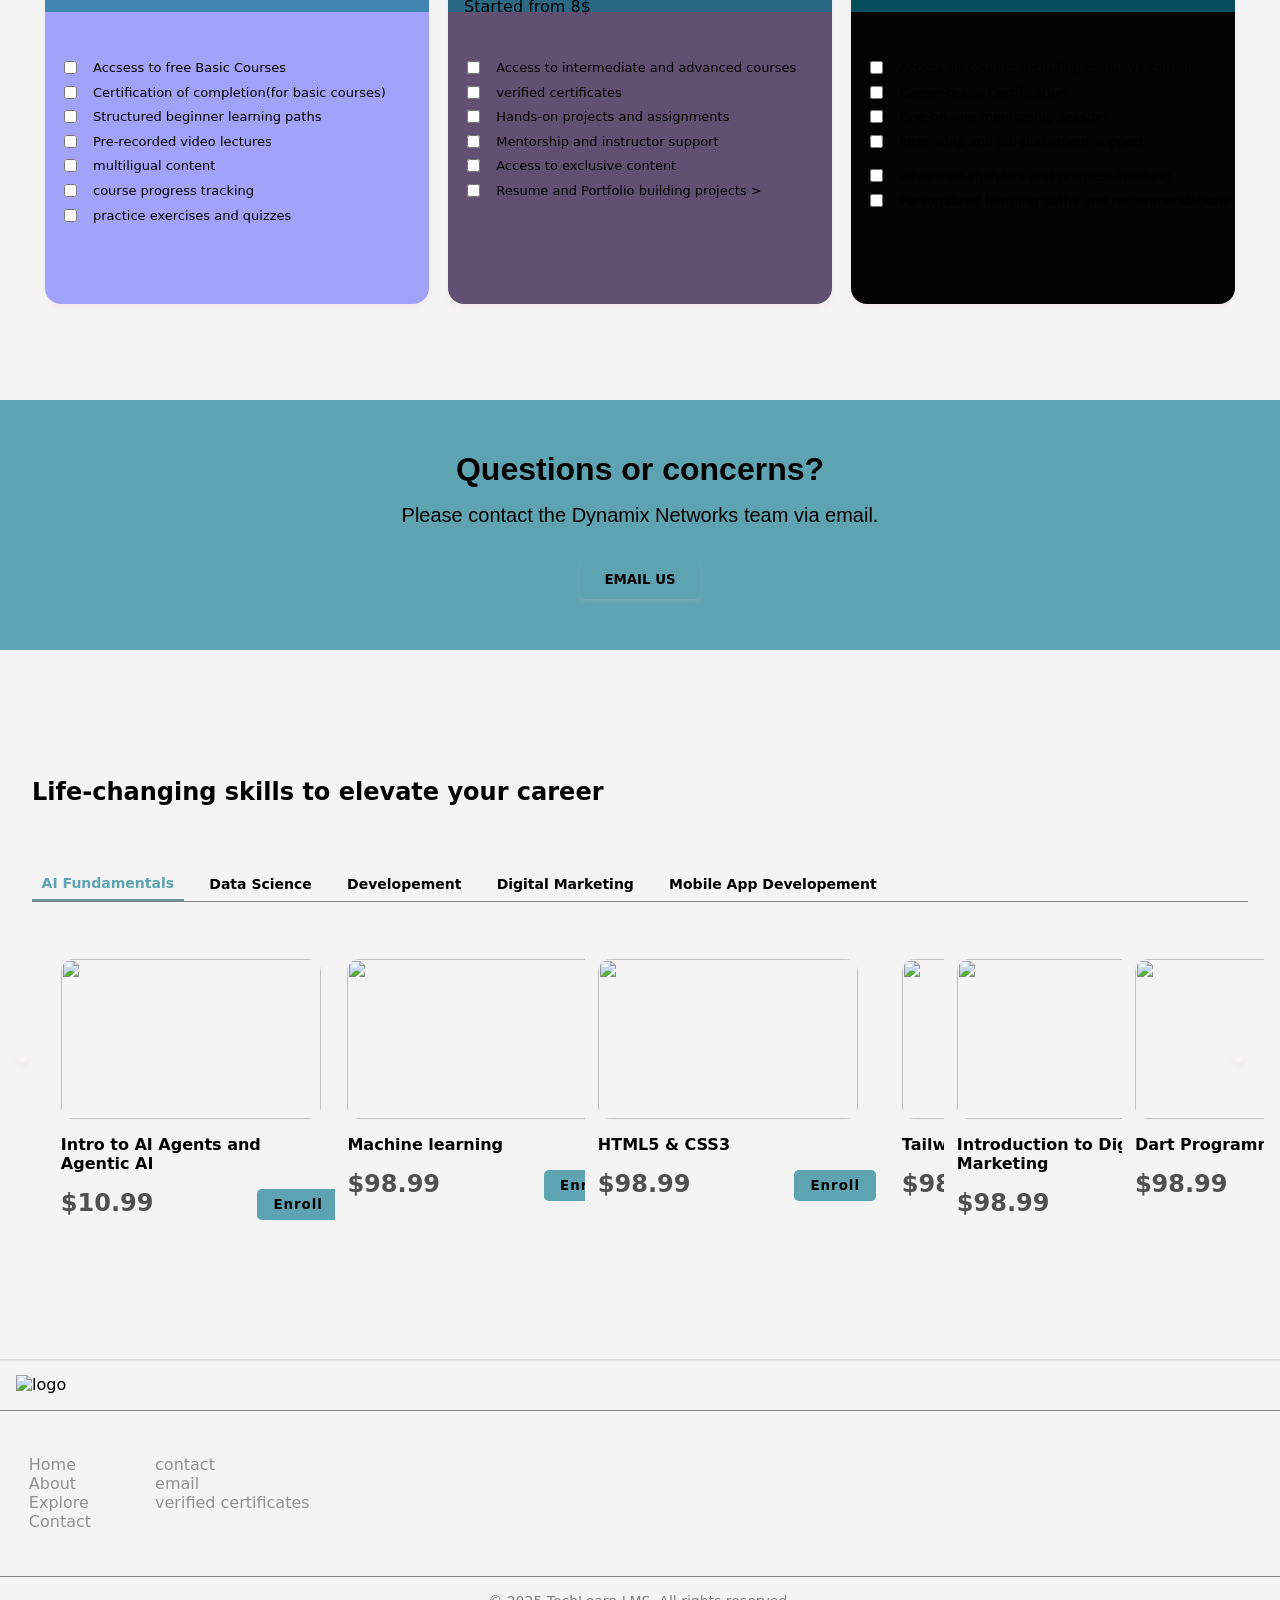
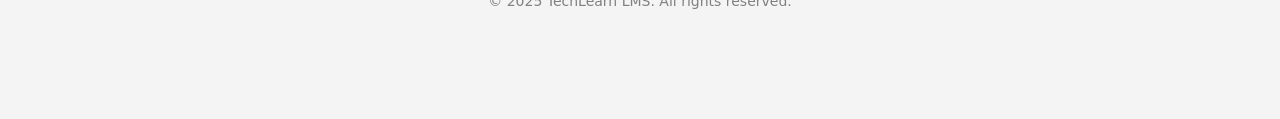
==== commit dca6493a: "language/ path fixed" ====
--- a/index.html
+++ b/index.html
@@ -6,36 +6,51 @@
     <title>TechLearn LMS</title>
     <link rel="stylesheet" href="./css/index.css">
     <link rel="stylesheet" href="./css/register.css">
-    <link rel="stylesheet" href="./reponsive/indexresponsive.css">
-    <script defer src="./JS/language.js"></script>
-    <link rel="stylesheet" href="https://cdnjs.cloudflare.com/ajax/libs/font-awesome/7.0.1/css/all.min.css" integrity="sha512-2SwdPD6INVrV/lHTZbO2nodKhrnDdJK9/kg2XD1r9uGqPo1cUbujc+IYdlYdEErWNu69gVcYgdxlmVmzTWnetw==" crossorigin="anonymous" referrerpolicy="no-referrer" />
+    <link rel="stylesheet" href="./reponsive/index.css">
+    <script defer src="./javascript/language.js"></script>
+    <script defer type="module" src="./javascript/homepage.js"></script> 
+    <script defer type="module" src="./javascript/register.js"></script>
+    <link rel="stylesheet" href="https://cdnjs.cloudflare.com/ajax/libs/font-awesome/7.0.1/css/all.min.css"
+        integrity="sha512-2SwdPD6INVrV/lHTZbO2nodKhrnDdJK9/kg2XD1r9uGqPo1cUbujc+IYdlYdEErWNu69gVcYgdxlmVmzTWnetw=="
+        crossorigin="anonymous" referrerpolicy="no-referrer" />
 </head>
-<body>
+
+<body id="home">
     <!-- header part -->
     <header>
         <!-- subheader -->
         <div class="sub-header">
+            <!--  auth registration part -->
+            <div id="auth-container" style="position: relative; display: inline-block;">
+                <!-- Trigger Element -->
+                <a href="#" class="login">
+                    <i class="fa-solid fa-user"></i>
+                    <span">Login</span>
+                </a>
+
+                <!-- Dropdown aligned underneath -->
+                <div id="user-dropdown" class="user-dropdown ">
+                    <ul>
+                        <li id="user-email">Loading...</li>
+                        <li id="user-role">Loading...</li>
+
+                        <!-- Horizontal Rule always visible -->
+                        <hr>
+
+                        <li><a href="/account-settings.html" id="account-settings">Account Settings</a></li>
+                        <li><button id="sign-out">Log Out</button></li>
+                    </ul>
+                </div>
+            </div>
+
             <!-- language part apend here -->
-            <!--  login part -->
-            <div class="login" id="login">
-                <i class="fa-regular fa-user fa-xs" style="margin-top: 0.7rem;"></i>
-                <span data-translate data-key="login" class="user">log in</span>
-            </div>
-            <div class="user-dropdown" id="user-dropdown">
-                <ul id="user">
-                    <li id="user-email">example@gmail.com</li>
-                    <hr style="color: rgba(128, 128, 128, 0.066);">
-                    <li id="user-role">Student</li>
-                    <button id="sign-out">sign out</button>
-                </ul>
-            </div>
         </div>
         <!-- main header -->
         <div class="header-container">
-            <div class="logo">
-                <img src="./images/logo.lms.jpg" alt="">
-            </div>
-            <div class="navBar">
+            <div class="logo-container">
+                <img id="logo" src="" alt="Brand Logo">
+            </div>
+            <div class="navBar-container">
                 <ul>
                     <li data-target="about" data-translate data-key="about">About</li>
                     <li data-target="explore" data-translate data-key="explore">Explore</li>
@@ -43,47 +58,63 @@
                     <li id="dashboard" data-translate data-key="dashboard">Dashboard</li>
                 </ul>
             </div>
-            <button class="techLearn-btn" id="techLearn-btn"><a href="#">Why TechLearn</a></button>
-            <div class="dropdown-details" id="dropdown-details"><p>Offers scalable IT, cloud, cybersecurity, and communication solutions, acting as a partner to adapt services as businesses grow, with personal, knowledgeable support.</p></div>
-            <div class="search-icon" id="searchIcon">
-                <svg xmlns="http://www.w3.org/2000/svg" height="14" width="14" viewBox="0 0 640 640"><path d="M480 272C480 317.9 465.1 360.3 440 394.7L566.6 521.4C579.1 533.9 579.1 554.2 566.6 566.7C554.1 579.2 533.8 579.2 521.3 566.7L394.7 440C360.3 465.1 317.9 480 272 480C157.1 480 64 386.9 64 272C64 157.1 157.1 64 272 64C386.9 64 480 157.1 480 272zM272 416C351.5 416 416 351.5 416 272C416 192.5 351.5 128 272 128C192.5 128 128 192.5 128 272C128 351.5 192.5 416 272 416z"/></svg>
-            </div>
-            <form class="seachbar" id="searchbardropdown">
-                <input class="search" type="search" name="" id="search" placeholder="search...." onkeypress="clickEnter(event)">
-            </form>
+            <div class="actions-container">
+                <button class="techLearn-btn" id="techLearn-btn"><a href="#">Why TechLearn?</a></button>
+                <div class="dropdown-details" id="dropdown-details">
+                    <p>Offers scalable IT, cloud, cybersecurity, and communication solutions, acting as a partner to
+                        adapt services as businesses grow, with personal, knowledgeable support.</p>
+                </div>
+                <div class="search-icon" id="searchIcon">
+                    <svg xmlns="http://www.w3.org/2000/svg" height="14" width="14" viewBox="0 0 640 640">
+                        <path
+                            d="M480 272C480 317.9 465.1 360.3 440 394.7L566.6 521.4C579.1 533.9 579.1 554.2 566.6 566.7C554.1 579.2 533.8 579.2 521.3 566.7L394.7 440C360.3 465.1 317.9 480 272 480C157.1 480 64 386.9 64 272C64 157.1 157.1 64 272 64C386.9 64 480 157.1 480 272zM272 416C351.5 416 416 351.5 416 272C416 192.5 351.5 128 272 128C192.5 128 128 192.5 128 272C128 351.5 192.5 416 272 416z" />
+                    </svg>
+                </div>
+                <form class="seachbar" id="searchbardropdown">
+                    <input class="search" type="search" name="" id="search" placeholder="search...."
+                        onkeypress="clickEnter(event)">
+                </form>
+            </div>
         </div>
     </header>
     <!-- main body part -->
     <main class="main-container">
-    <!-- section one -->
+        <!-- section one -->
         <div class="section1">
             <div class="title">
-                <h1 data-translate data-key="title" >TechLearn</h1>
-                <h3 data-translate data-key="sub-title" >We are future-proofing<br> non-tech hiring with ownable <br>ideas and scable systems</h3>
-                <p data-translate data-key="sub-title2" >If you are tired of cookies-cutter roles and want to build something that <br>lasts, you are inthe right place.</p>
+                <h1 data-translate data-key="title">TechLearn</h1>
+                <h3 data-translate data-key="sub-title">We are future-proofing<br> non-tech hiring with ownable
+                    <br>ideas and scable systems
+                </h3>
+                <p data-translate data-key="sub-title2">If you are tired of cookies-cutter roles and want to build
+                    something that <br>lasts, you are inthe right place.</p>
                 <button id="services-btn" data-target="service" data-translate data-key="services">Our Services</button>
             </div>
             <div class="image">
-                <img src="./images/lMS image1.jpg" alt="">
-            </div>
-        </div>
-    <!-- section two -->
+                <img src="" id="hero-banner" alt="hero-section">
+            </div>
+        </div>
+        <!-- section two -->
         <div class="section2">
             <h4 id="about" data-translate data-key="about_us">About Us</h4>
             <p>
                 At Dynamix Networks, we specialize in building bold, human-centered solutions for real-world challenges.
                 Whether it’s crafting standout brand identities, designing independent intern projects, or reimagining
-                how tech talent is discovered and empowered, we believe in originality over convention and clarity over complexity.
-                <br><br><span style="font-size: larger;">Mission: </span><br>create systems that scale, stories that stick, and experiences 
-                that leave a mark. We work with interns, creatives, and professionals who crave autonomy, impact, and a chance 
+                how tech talent is discovered and empowered, we believe in originality over convention and clarity over
+                complexity.
+                <br><br><span style="font-size: larger;">Mission: </span><br>create systems that scale, stories that
+                stick, and experiences
+                that leave a mark. We work with interns, creatives, and professionals who crave autonomy, impact, and a
+                chance
                 to build something truly portfolio-worthy.
             </p>
         </div>
-    <!-- section three -->
+        <!-- section three -->
         <div class="section3">
             <div class="topic">
                 <h1 data-translate data-key="learn_skills">Learn essential career and life skills</h1>
-                <p data-translate data-key="learn_text">helps you build in-demand skills fast and advance your career in a changing job market.</p>
+                <p data-translate data-key="learn_text">helps you build in-demand skills fast and advance your career in
+                    a changing job market.</p>
             </div>
             <div class="courses">
                 <div class="cousre1 card">
@@ -101,12 +132,13 @@
                     </div>
                 </div>
                 <div class="course3 card">
-                    <div class="card-img"><img src="c:\Users\Ali\OneDrive - Viken fylkeskommune\Bilder\developement.jpg" alt=""></div>
+                    <div class="card-img"><img src="c:\Users\Ali\OneDrive - Viken fylkeskommune\Bilder\developement.jpg"
+                            alt=""></div>
                     <div class="card-name">
                         <span data-translate class="name">Development</span>
                         <span class="arrow">&#8594;</span>
                     </div>
-                </div>   
+                </div>
                 <div class="course4 card">
                     <div class="card-img"><img src="./images/digitalm.jpg" alt=""></div>
                     <div class="card-name">
@@ -132,9 +164,10 @@
                 <button class="icon-btn" id="next"><i class="fa-solid fa-angle-right"></i></button>
             </div>
         </div>
-    <!-- section four -->
+        <!-- section four -->
         <div class="section4">
-            <h2 data-translate data-translate data-key="plan-title" class="plan-title">Choose the Right Development Plan for success</h2>
+            <h2 data-translate data-translate data-key="plan-title" class="plan-title">Choose the Right Development Plan
+                for success</h2>
             <div id="explore" class="plans">
                 <div class="Fundamentals skills">
                     <div class="cost">
@@ -194,12 +227,13 @@
                         </li>
                         <li>
                             <input type="checkbox" name="" id="">Resume and Portfolio building projects
-                        ></li>
+                            >
+                        </li>
                     </div>
                 </div>
                 <div class="Mastery skills">
                     <div class="cost">
-                        <div class="cost-detail"style=" display:flex; flex-direction: column; gap: 0.8rem;">
+                        <div class="cost-detail" style=" display:flex; flex-direction: column; gap: 0.8rem;">
                             <h2>Career Plus</h2>
                             <p>Started from 85$</p>
                         </div>
@@ -228,13 +262,14 @@
                 </div>
             </div>
         </div>
-    <!-- section five -->
+        <!-- section five -->
         <div class="section5">
             <h1 data-translate data-key="questions">Questions or concerns?</h1>
             <p data-translate data-key="">Please contact the Dynamix Networks team via email.</p>
-            <button class="emailbtn" id="emailbtn" data-target="email"><a href="mailto:" data-translate data-key="email-us">EMAIL US</a></button>
-        </div>
-    <!-- section six -->
+            <button class="emailbtn" id="emailbtn" data-target="email"><a href="mailto:" data-translate
+                    data-key="email-us">EMAIL US</a></button>
+        </div>
+        <!-- section six -->
         <div class="section6" id="courses-field">
             <h2 data-translate data-key="section-title">Life-changing skills to elevate your career</h2>
             <div class="course-names" id="all-fields">
@@ -245,299 +280,332 @@
                 <button class="field">Mobile App Developement</button>
             </div>
             <div class="all-subjects" id="all-subjects">
-            <!-- AI Fundamentals -->
-            <div class="subjects first">
-                <div class="sub sub1" data-id="AI-agent" data-title="Intro-to-AI-Agents" data-image="./images/Agent.jpg" data-price="$10.99">
-                    <img src="./images/Agent.jpg" alt="">
-                    <h4>Intro to AI Agents and Agentic AI</h4>
-                    <div class="enroll-btn">
-                        <p>$10.99</p>
-                        <button class="enrolled-btn">Enroll</button>
-                    </div>
-                </div>
-                <div class="sub sub2" data-id="AI-chatbot" data-title="AI-chatbot" data-image="./images/intro_AI.jpg" data-price="$8.99">
-                    <img src="./images/intro_AI.jpg" alt="">
-                    <h4>Intro to AI Chatbot</h4>
-                    <div class="enroll-btn">
-                        <p>$8.99</p>
-                        <button class="enrolled-btn">Enroll</button>
-                    </div>
-                </div>
-                <div class="sub sub3" data-id="detection" data-title="AI-cyberSecurity" data-image="./images/cyber.jpg" data-price="$75.99">
-                    <img src="./images/cyber.jpg" alt="">
-                    <h4>AI for Cyber-Security: Threat Detection</h4>
-                    <div class="enroll-btn" style="margin-top: 0;">
-                        <p>$75.99</p>
-                        <button class="enrolled-btn">Enroll</button>
-                    </div>
-                </div>
-                <div class="sub sub4" data-id="Masterclass" data-title="AI-Msaterclass" data-image="./images/AI-master.jpg" data-price="$98.99">
-                    <img src="./images/AI-master.jpg" alt="">
-                    <h4>AI Masterclass for Non-Thechnical professionals</h4>
-                    <div class="enroll-btn" style="margin-top: 0;">
-                        <p>$98.99</p>
-                        <button class="enrolled-btn">Enroll</button>
-                    </div>
-                </div>
-                <div class="sub sub5" data-id="AI-pharma-biothec" data-title="AI-pharma-biothec" data-image="./images/visualize.jpg" data-price="$18.9">
-                    <img src="./images/visualize.jpg" alt="">
-                    <h4>Computer System Validation+ AI Basic(Pharma & Biothech)</h4>
-                    <div class="enroll-btn" style="margin-top: 0;">
-                        <p>$18.9</p>
-                        <button class="enrolled-btn">Enroll</button>
-                    </div>
-                </div>
-                <div class="sub sub6" data-id="Ai-security" data-title="Ai-security" data-image="./images/Ai-security.jpg" data-price="$38.9">
-                    <img src="./images/Ai-security.jpg" alt="">
-                    <h4>AI Security</h4>
-                    <div class="enroll-btn" style="margin-top: 0;">
-                        <p>$38.9</p>
-                        <button class="enrolled-btn">Enroll</button>
-                    </div>
-                </div>
-                <div class="sub sub7" data-id="AI-real-world" data-title="AI-real-world" data-image="./images/AI-agent.png" data-price="$38.9">
-                    <img src="./images/AI-agent.png" alt="">
-                    <h4>AI in real-world Aplication</h4>
-                    <div class="enroll-btn" style="margin-top: 0;">
-                        <p>$38.9</p>
-                        <button class="enrolled-btn">Enroll</button>
-                    </div>
-                </div>
-                <div class="sub sub7" data-id="Ethic" data-title="Ethic" data-image="./images/Ethic.jpg" data-price="$38.9">
-                    <img src="./images/Ethic.jpg" alt="">
-                    <h4>Ethics and Responsible AI</h4>
-                    <div class="enroll-btn" style="margin-top: 0;">
-                        <p>$38.9</p>
-                        <button class="enrolled-btn">Enroll</button>
-                    </div>
-                </div>
-            </div>
-            <!-- Data Science -->
-            <div class="subjects Second">
-                <div class="sub sub1" data-id="machine-learning" data-title="machine-learning" data-image="./images/ML.jpg" data-price="$98.99">
-                    <img src="./images/ML.jpg" alt="">
-                    <h4>Machine learning</h4>
-                    <div class="enroll-btn" style="margin-top: 0;">
-                        <p>$98.99</p>
-                        <button class="enrolled-btn">Enroll</button>
-                    </div>
-                </div>
-                <div class="sub sub2" data-id="python" data-title="python" data-image="./images/python.jpg" data-price="$98.99">
-                    <img src="./images/python.jpg" alt="">
-                    <h4>Python Programming</h4>
-                    <div class="enroll-btn" style="margin-top: 0;">
-                        <p>$98.99</p>
-                        <button class="enrolled-btn">Enroll</button>
-                    </div>
-                </div>
-                <div class="sub sub3" data-id="data-visualization" data-title="data-visualization" data-image="./images/data-visual.jpg" data-price="$98.99">
-                    <img src="./images/data-visual.jpg" alt="">
-                    <h4>Data Visualization</h4>
-                    <div class="enroll-btn" style="margin-top: 0;">
-                        <p>$98.99</p>
-                        <button class="enrolled-btn">Enroll</button>
-                    </div>
-                </div>
-                <div class="sub sub4" data-id="data-analysis" data-title="data-analysis" data-image="./images/data-analysis.jpg" data-price="$98.99">
-                    <img src="./images/data-analysis.jpg" alt="">
-                    <h4>Data Analysis</h4>
-                    <div class="enroll-btn" style="margin-top: 0;">
-                        <p>$98.99</p>
-                        <button class="enrolled-btn">Enroll</button>
-                    </div>
-                </div>
-                <div class="sub sub5" data-id="SQL" data-title="SQL" data-image="./images/SQL.jpg" data-price="$98.99">
-                    <img src="./images/SQL.jpg" alt="">
-                    <h4>SQL $ Databases</h4>
-                    <div class="enroll-btn" style="margin-top: 0;">
-                        <p>$98.99</p>
-                        <button class="enrolled-btn">Enroll</button>
-                    </div>
-                </div>
-                <div class="sub sub6" data-id="big-data" data-title="big-data" data-image="./images/big-data.jpg" data-price="$98.99">
-                    <img src="./images/big-data.jpg" alt="">
-                    <h4>Big Data Fundamentals</h4>
-                    <div class="enroll-btn" style="margin-top: 0;">
-                        <p>$98.99</p>
-                        <button class="enrolled-btn">Enroll</button>
-                    </div>
-                </div>
-                <div class="sub sub7" data-id="statistic" data-title="statistic" data-image="./images/statistic.jpg" data-price="$54.99">
-                    <img src="./images/statistic.jpg" alt="">
-                    <h4>Statistics and Probability</h4>
-                    <div class="enroll-btn" style="margin-top: 0;">
-                        <p>$54.99</p>
-                        <button class="enrolled-btn">Enroll</button>
-                    </div>
-                </div>
-            </div>
-            <!-- Developement -->
-            <div class="subjects third" data-id="html" data-title="html" data-image="./images/HTML.jpg" data-price="$98.99">
-                <div class="sub sub1">
-                    <img src="./images/HTML.jpg" alt="">
-                    <h4>HTML5 & CSS3</h4>
-                    <div class="enroll-btn" style="margin-top: 0;">
-                        <p>$98.99</p>
-                        <button class="enrolled-btn">Enroll</button>
-                    </div>
-                </div>
-                <div class="sub sub2" data-id="tailwind" data-title="tailwind" data-image="./images/tailwind.jpg" data-price="$98.99">
-                    <img src="./images/tailwind.jpg" alt="">
-                    <h4>Tailwind CSS</h4>
-                    <div class="enroll-btn" style="margin-top: 0;">
-                        <p>$98.99</p>
-                        <button class="enrolled-btn">Enroll</button>
-                    </div>
-                </div>
-                <div class="sub sub3" data-id="JavaScript-fundamental" data-title="JavaScript-fundamental" data-image="./images/AI-master.jpg" data-price="$18.99">
-                    <img src="./images/AI-master.jpg" alt="">
-                    <h4>JavaScript (fundamental)</h4>
-                    <div class="enroll-btn" style="margin-top: 0;">
-                        <p>$18.99</p>
-                        <button class="enrolled-btn">Enroll</button>
-                    </div>
-                </div>
-                <div class="sub sub4" data-id="cloud-computing" data-title="cloud-computing" data-image="./images/cloud.jpg" data-price="$98.99">
-                    <img src="./images/cloud.jpg" alt="">
-                    <h4>Cloud Computing Fundamental</h4>
-                    <div class="enroll-btn" style="margin-top: 0;">
-                        <p>$98.99</p>
-                        <button class="enrolled-btn">Enroll</button>
-                    </div>
-                </div>
-                <div class="sub sub5" data-id="project-based" data-title="Project-Based" data-image="./images/project-based.jpg" data-price="$8.99">
-                    <img src="./images/project-based.jpg" alt="">
-                    <h4>Project-Based Developement</h4>
-                    <div class="enroll-btn" style="margin-top: 0;">
-                        <p>$8.99</p>
-                        <button class="enrolled-btn">Enroll</button>
-                    </div>
-                </div>
-                <div class="sub sub6" data-id="reactjs" data-title="reactjs" data-image="./images/reactjs.jpg" data-price="$68.99">
-                    <img src="./images/reactjs.jpg" alt="">
-                    <h4>React.js</h4>
-                    <div class="enroll-btn" style="margin-top: 0;">
-                        <p>$68.99</p>
-                        <button class="enrolled-btn">Enroll</button>
-                    </div>
-                </div>
-                <div class="sub sub7" data-id="ux-design" data-title="ux-design" data-image="./images/ux-design.png" data-price="$28.99">
-                    <img src="./images/ux-design.png" alt="">
-                    <h4>UI/UX Basic</h4>
-                    <div class="enroll-btn" style="margin-top: 0;">
-                        <p>$28.99</p>
-                        <button class="enrolled-btn">Enroll</button>
-                    </div>
-                </div>
-                <div class="sub sub8" data-id="node.js" data-title="node.js" data-image="./images/node.png" data-price="$98.99">
-                    <img src="./images/node.png" alt="">
-                    <h4>Node.js</h4>
-                    <div class="enroll-btn" style="margin-top: 0;">
-                        <p>$98.99</p>
-                        <button class="enrolled-btn">Enroll</button>
-                    </div>
-                </div>
-                <div class="sub sub9" data-id="agile-basic" data-title="agile-basic" data-image="./images/agile.png" data-price="$98.99">
-                    <img src="./images/agile.png" alt="">
-                    <h4>Agile and Scrum Basics</h4>
-                    <div class="enroll-btn" style="margin-top: 0;">
-                        <p>$98.99</p>
-                        <button class="enrolled-btn">Enroll</button>
-                    </div>
-                </div>
-                <div class="sub sub9" data-id="JavaScript" data-title="JavaScript" data-image="./images/vanilla.jpg" data-price="$98.99">
-                    <img src="./images/vanilla.jpg" alt="">
-                    <h4>Vanilla JavaScript</h4>
-                    <div class="enroll-btn" style="margin-top: 0;">
-                        <p>$98.99</p>
-                        <button class="enrolled-btn">Enroll</button>
-                    </div>
-                </div>
-            </div>
-            <!-- Digital Marketing-->
-            <div class="subjects fourt">
-                <div class="sub sub1" data-id="intro-digital-marketing" data-title="intro-digital-marketing" data-image="./images/digital-marketing.jpg" data-price="$98.99">
-                    <img src="./images/digital-marketing.jpg" alt="">
-                    <h4>Introduction to Digital Marketing</h4>
-                    <div class="enroll-btn" style="margin-top: 0;">
-                        <p>$98.99</p>
-                        <button class="enrolled-btn">Enroll</button>
-                    </div>
-                </div>
-                <div class="sub sub2" data-id="content-marketing" data-title="content-marketing" data-image="./images/Content.jpg" data-price="$98.99">
-                    <img src="./images/Content.jpg" alt="">
-                    <h4>Content Marketing</h4>
-                    <div class="enroll-btn" style="margin-top: 0;">
-                        <p>$98.99</p>
-                        <button class="enrolled-btn">Enroll</button>
-                    </div>
-                </div>
-                <div class="sub sub3" data-id="search-engine" data-title="search-engine" data-image="./images/search-engine.png" data-price="$98.99">
-                    <img src="./images/search-engine.png" alt="">
-                    <h4>Search Engine Marketing</h4>
-                    <div class="enroll-btn" style="margin-top: 0;">
-                        <p>$98.99</p>
-                        <button class="enrolled-btn">Enroll</button>
-                    </div>
-                </div>
-                <div class="sub sub4" data-id="Influencer" data-title="Influencer" data-image="./images/affiliate.png" data-price="$98.99">
-                    <img src="./images/affiliate.png" alt="">
-                    <h4>Affiliate & Influencer Marketing</h4>
-                    <div class="enroll-btn" style="margin-top: 0;">
-                        <p>$98.99</p>
-                        <button class="enrolled-btn">Enroll</button>
-                    </div>
-                </div>
-                <div class="sub sub5" data-id="E-Commerce-marketing" data-title="E-Commerce-marketing" data-image="./images/E-commerce.jpg" data-price="$98.99">
-                    <img src="./images/E-commerce.jpg" alt="">
-                    <h4>E-Commerce Marketing</h4>
-                    <div class="enroll-btn" style="margin-top: 0;">
-                        <p>$98.99</p>
-                        <button class="enrolled-btn">Enroll</button>
-                    </div>
-                </div>
-            </div>
-            <!-- Mobile App Developement-->
-            <div class="subjects sixth">
-                <div class="sub sub1" data-id="dart" data-title="dart" data-image="./images/dart.jpg" data-price="$98.99">
-                    <img src="./images/dart.jpg" alt="">
-                    <h4>Dart Programming</h4>
-                    <div class="enroll-btn" style="margin-top: 0;">
-                        <p>$98.99</p>
-                        <button class="enrolled-btn">Enroll</button>
-                    </div>
-                </div>
-                <div class="sub sub2" data-id="" data-title="" data-image="" data-price="">
-                    <img src="./images/flutter.jpg" alt="">
-                    <h4>Flutter for beginner</h4>
-                    <div class="enroll-btn" style="margin-top: 0;">
-                        <p>$98.99</p>
-                        <button class="enrolled-btn">Enroll</button>
-                    </div>
-                </div>
-                <div class="sub sub3" data-id="firebase" data-title="firebase" data-image="./images/firebase.jpg" data-price="$98.99">
-                    <img src="./images/firebase.jpg" alt="">
-                    <h4>Firebase For Mobile App</h4>
-                    <div class="enroll-btn" style="margin-top: 0;">
-                        <p>$98.99</p>
-                        <button class="enrolled-btn">Enroll</button>
-                    </div>
-                </div>
-                <div class="sub sub4" data-id="react-native" data-title="react-native" data-image="./images/react-native.png" data-price="$98.99">
-                    <img src="./images/react-native.png" alt="">
-                    <h4>React Native</h4>
-                    <div class="enroll-btn" style="margin-top: 0;">
-                        <p>$98.99</p>
-                        <button class="enrolled-btn">Enroll</button>
-                    </div>
-                </div>
-            </div>
-        </div>
-          <!-- previous and next buttons -->
-        <div class="btn">
-            <button class="prev-subjects"><i class="fa-solid fa-angle-left"></i></button>
-            <button class="next-subjects"><i class="fa-solid fa-angle-right"></i></button>
-        </div>
+                <!-- AI Fundamentals -->
+                <div class="subjects first">
+                    <div class="sub sub1" data-id="AI-agent" data-title="Intro-to-AI-Agents"
+                        data-image="./images/Agent.jpg" data-price="$10.99">
+                        <img src="./images/Agent.jpg" alt="">
+                        <h4>Intro to AI Agents and Agentic AI</h4>
+                        <div class="enroll-btn">
+                            <p>$10.99</p>
+                            <button class="enrolled-btn">Enroll</button>
+                        </div>
+                    </div>
+                    <div class="sub sub2" data-id="AI-chatbot" data-title="AI-chatbot"
+                        data-image="./images/intro_AI.jpg" data-price="$8.99">
+                        <img src="./images/intro_AI.jpg" alt="">
+                        <h4>Intro to AI Chatbot</h4>
+                        <div class="enroll-btn">
+                            <p>$8.99</p>
+                            <button class="enrolled-btn">Enroll</button>
+                        </div>
+                    </div>
+                    <div class="sub sub3" data-id="detection" data-title="AI-cyberSecurity"
+                        data-image="./images/cyber.jpg" data-price="$75.99">
+                        <img src="./images/cyber.jpg" alt="">
+                        <h4>AI for Cyber-Security: Threat Detection</h4>
+                        <div class="enroll-btn" style="margin-top: 0;">
+                            <p>$75.99</p>
+                            <button class="enrolled-btn">Enroll</button>
+                        </div>
+                    </div>
+                    <div class="sub sub4" data-id="Masterclass" data-title="AI-Msaterclass"
+                        data-image="./images/AI-master.jpg" data-price="$98.99">
+                        <img src="./images/AI-master.jpg" alt="">
+                        <h4>AI Masterclass for Non-Thechnical professionals</h4>
+                        <div class="enroll-btn" style="margin-top: 0;">
+                            <p>$98.99</p>
+                            <button class="enrolled-btn">Enroll</button>
+                        </div>
+                    </div>
+                    <div class="sub sub5" data-id="AI-pharma-biothec" data-title="AI-pharma-biothec"
+                        data-image="./images/visualize.jpg" data-price="$18.9">
+                        <img src="./images/visualize.jpg" alt="">
+                        <h4>Computer System Validation+ AI Basic(Pharma & Biothech)</h4>
+                        <div class="enroll-btn" style="margin-top: 0;">
+                            <p>$18.9</p>
+                            <button class="enrolled-btn">Enroll</button>
+                        </div>
+                    </div>
+                    <div class="sub sub6" data-id="Ai-security" data-title="Ai-security"
+                        data-image="./images/Ai-security.jpg" data-price="$38.9">
+                        <img src="./images/Ai-security.jpg" alt="">
+                        <h4>AI Security</h4>
+                        <div class="enroll-btn" style="margin-top: 0;">
+                            <p>$38.9</p>
+                            <button class="enrolled-btn">Enroll</button>
+                        </div>
+                    </div>
+                    <div class="sub sub7" data-id="AI-real-world" data-title="AI-real-world"
+                        data-image="./images/AI-agent.png" data-price="$38.9">
+                        <img src="./images/AI-agent.png" alt="">
+                        <h4>AI in real-world Aplication</h4>
+                        <div class="enroll-btn" style="margin-top: 0;">
+                            <p>$38.9</p>
+                            <button class="enrolled-btn">Enroll</button>
+                        </div>
+                    </div>
+                    <div class="sub sub7" data-id="Ethic" data-title="Ethic" data-image="./images/Ethic.jpg"
+                        data-price="$38.9">
+                        <img src="./images/Ethic.jpg" alt="">
+                        <h4>Ethics and Responsible AI</h4>
+                        <div class="enroll-btn" style="margin-top: 0;">
+                            <p>$38.9</p>
+                            <button class="enrolled-btn">Enroll</button>
+                        </div>
+                    </div>
+                </div>
+                <!-- Data Science -->
+                <div class="subjects Second">
+                    <div class="sub sub1" data-id="machine-learning" data-title="machine-learning"
+                        data-image="./images/ML.jpg" data-price="$98.99">
+                        <img src="./images/ML.jpg" alt="">
+                        <h4>Machine learning</h4>
+                        <div class="enroll-btn" style="margin-top: 0;">
+                            <p>$98.99</p>
+                            <button class="enrolled-btn">Enroll</button>
+                        </div>
+                    </div>
+                    <div class="sub sub2" data-id="python" data-title="python" data-image="./images/python.jpg"
+                        data-price="$98.99">
+                        <img src="./images/python.jpg" alt="">
+                        <h4>Python Programming</h4>
+                        <div class="enroll-btn" style="margin-top: 0;">
+                            <p>$98.99</p>
+                            <button class="enrolled-btn">Enroll</button>
+                        </div>
+                    </div>
+                    <div class="sub sub3" data-id="data-visualization" data-title="data-visualization"
+                        data-image="./images/data-visual.jpg" data-price="$98.99">
+                        <img src="./images/data-visual.jpg" alt="">
+                        <h4>Data Visualization</h4>
+                        <div class="enroll-btn" style="margin-top: 0;">
+                            <p>$98.99</p>
+                            <button class="enrolled-btn">Enroll</button>
+                        </div>
+                    </div>
+                    <div class="sub sub4" data-id="data-analysis" data-title="data-analysis"
+                        data-image="./images/data-analysis.jpg" data-price="$98.99">
+                        <img src="./images/data-analysis.jpg" alt="">
+                        <h4>Data Analysis</h4>
+                        <div class="enroll-btn" style="margin-top: 0;">
+                            <p>$98.99</p>
+                            <button class="enrolled-btn">Enroll</button>
+                        </div>
+                    </div>
+                    <div class="sub sub5" data-id="SQL" data-title="SQL" data-image="./images/SQL.jpg"
+                        data-price="$98.99">
+                        <img src="./images/SQL.jpg" alt="">
+                        <h4>SQL $ Databases</h4>
+                        <div class="enroll-btn" style="margin-top: 0;">
+                            <p>$98.99</p>
+                            <button class="enrolled-btn">Enroll</button>
+                        </div>
+                    </div>
+                    <div class="sub sub6" data-id="big-data" data-title="big-data" data-image="./images/big-data.jpg"
+                        data-price="$98.99">
+                        <img src="./images/big-data.jpg" alt="">
+                        <h4>Big Data Fundamentals</h4>
+                        <div class="enroll-btn" style="margin-top: 0;">
+                            <p>$98.99</p>
+                            <button class="enrolled-btn">Enroll</button>
+                        </div>
+                    </div>
+                    <div class="sub sub7" data-id="statistic" data-title="statistic" data-image="./images/statistic.jpg"
+                        data-price="$54.99">
+                        <img src="./images/statistic.jpg" alt="">
+                        <h4>Statistics and Probability</h4>
+                        <div class="enroll-btn" style="margin-top: 0;">
+                            <p>$54.99</p>
+                            <button class="enrolled-btn">Enroll</button>
+                        </div>
+                    </div>
+                </div>
+                <!-- Developement -->
+                <div class="subjects third" data-id="html" data-title="html" data-image="./images/HTML.jpg"
+                    data-price="$98.99">
+                    <div class="sub sub1">
+                        <img src="./images/HTML.jpg" alt="">
+                        <h4>HTML5 & CSS3</h4>
+                        <div class="enroll-btn" style="margin-top: 0;">
+                            <p>$98.99</p>
+                            <button class="enrolled-btn">Enroll</button>
+                        </div>
+                    </div>
+                    <div class="sub sub2" data-id="tailwind" data-title="tailwind" data-image="./images/tailwind.jpg"
+                        data-price="$98.99">
+                        <img src="./images/tailwind.jpg" alt="">
+                        <h4>Tailwind CSS</h4>
+                        <div class="enroll-btn" style="margin-top: 0;">
+                            <p>$98.99</p>
+                            <button class="enrolled-btn">Enroll</button>
+                        </div>
+                    </div>
+                    <div class="sub sub3" data-id="JavaScript-fundamental" data-title="JavaScript-fundamental"
+                        data-image="./images/AI-master.jpg" data-price="$18.99">
+                        <img src="./images/AI-master.jpg" alt="">
+                        <h4>JavaScript (fundamental)</h4>
+                        <div class="enroll-btn" style="margin-top: 0;">
+                            <p>$18.99</p>
+                            <button class="enrolled-btn">Enroll</button>
+                        </div>
+                    </div>
+                    <div class="sub sub4" data-id="cloud-computing" data-title="cloud-computing"
+                        data-image="./images/cloud.jpg" data-price="$98.99">
+                        <img src="./images/cloud.jpg" alt="">
+                        <h4>Cloud Computing Fundamental</h4>
+                        <div class="enroll-btn" style="margin-top: 0;">
+                            <p>$98.99</p>
+                            <button class="enrolled-btn">Enroll</button>
+                        </div>
+                    </div>
+                    <div class="sub sub5" data-id="project-based" data-title="Project-Based"
+                        data-image="./images/project-based.jpg" data-price="$8.99">
+                        <img src="./images/project-based.jpg" alt="">
+                        <h4>Project-Based Developement</h4>
+                        <div class="enroll-btn" style="margin-top: 0;">
+                            <p>$8.99</p>
+                            <button class="enrolled-btn">Enroll</button>
+                        </div>
+                    </div>
+                    <div class="sub sub6" data-id="reactjs" data-title="reactjs" data-image="./images/reactjs.jpg"
+                        data-price="$68.99">
+                        <img src="./images/reactjs.jpg" alt="">
+                        <h4>React.js</h4>
+                        <div class="enroll-btn" style="margin-top: 0;">
+                            <p>$68.99</p>
+                            <button class="enrolled-btn">Enroll</button>
+                        </div>
+                    </div>
+                    <div class="sub sub7" data-id="ux-design" data-title="ux-design" data-image="./images/ux-design.png"
+                        data-price="$28.99">
+                        <img src="./images/ux-design.png" alt="">
+                        <h4>UI/UX Basic</h4>
+                        <div class="enroll-btn" style="margin-top: 0;">
+                            <p>$28.99</p>
+                            <button class="enrolled-btn">Enroll</button>
+                        </div>
+                    </div>
+                    <div class="sub sub8" data-id="node.js" data-title="node.js" data-image="./images/node.png"
+                        data-price="$98.99">
+                        <img src="./images/node.png" alt="">
+                        <h4>Node.js</h4>
+                        <div class="enroll-btn" style="margin-top: 0;">
+                            <p>$98.99</p>
+                            <button class="enrolled-btn">Enroll</button>
+                        </div>
+                    </div>
+                    <div class="sub sub9" data-id="agile-basic" data-title="agile-basic" data-image="./images/agile.png"
+                        data-price="$98.99">
+                        <img src="./images/agile.png" alt="">
+                        <h4>Agile and Scrum Basics</h4>
+                        <div class="enroll-btn" style="margin-top: 0;">
+                            <p>$98.99</p>
+                            <button class="enrolled-btn">Enroll</button>
+                        </div>
+                    </div>
+                    <div class="sub sub9" data-id="JavaScript" data-title="JavaScript" data-image="./images/vanilla.jpg"
+                        data-price="$98.99">
+                        <img src="./images/vanilla.jpg" alt="">
+                        <h4>Vanilla JavaScript</h4>
+                        <div class="enroll-btn" style="margin-top: 0;">
+                            <p>$98.99</p>
+                            <button class="enrolled-btn">Enroll</button>
+                        </div>
+                    </div>
+                </div>
+                <!-- Digital Marketing-->
+                <div class="subjects fourt">
+                    <div class="sub sub1" data-id="intro-digital-marketing" data-title="intro-digital-marketing"
+                        data-image="./images/digital-marketing.jpg" data-price="$98.99">
+                        <img src="./images/digital-marketing.jpg" alt="">
+                        <h4>Introduction to Digital Marketing</h4>
+                        <div class="enroll-btn" style="margin-top: 0;">
+                            <p>$98.99</p>
+                            <button class="enrolled-btn">Enroll</button>
+                        </div>
+                    </div>
+                    <div class="sub sub2" data-id="content-marketing" data-title="content-marketing"
+                        data-image="./images/Content.jpg" data-price="$98.99">
+                        <img src="./images/Content.jpg" alt="">
+                        <h4>Content Marketing</h4>
+                        <div class="enroll-btn" style="margin-top: 0;">
+                            <p>$98.99</p>
+                            <button class="enrolled-btn">Enroll</button>
+                        </div>
+                    </div>
+                    <div class="sub sub3" data-id="search-engine" data-title="search-engine"
+                        data-image="./images/search-engine.png" data-price="$98.99">
+                        <img src="./images/search-engine.png" alt="">
+                        <h4>Search Engine Marketing</h4>
+                        <div class="enroll-btn" style="margin-top: 0;">
+                            <p>$98.99</p>
+                            <button class="enrolled-btn">Enroll</button>
+                        </div>
+                    </div>
+                    <div class="sub sub4" data-id="Influencer" data-title="Influencer"
+                        data-image="./images/affiliate.png" data-price="$98.99">
+                        <img src="./images/affiliate.png" alt="">
+                        <h4>Affiliate & Influencer Marketing</h4>
+                        <div class="enroll-btn" style="margin-top: 0;">
+                            <p>$98.99</p>
+                            <button class="enrolled-btn">Enroll</button>
+                        </div>
+                    </div>
+                    <div class="sub sub5" data-id="E-Commerce-marketing" data-title="E-Commerce-marketing"
+                        data-image="./images/E-commerce.jpg" data-price="$98.99">
+                        <img src="./images/E-commerce.jpg" alt="">
+                        <h4>E-Commerce Marketing</h4>
+                        <div class="enroll-btn" style="margin-top: 0;">
+                            <p>$98.99</p>
+                            <button class="enrolled-btn">Enroll</button>
+                        </div>
+                    </div>
+                </div>
+                <!-- Mobile App Developement-->
+                <div class="subjects sixth">
+                    <div class="sub sub1" data-id="dart" data-title="dart" data-image="./images/dart.jpg"
+                        data-price="$98.99">
+                        <img src="./images/dart.jpg" alt="">
+                        <h4>Dart Programming</h4>
+                        <div class="enroll-btn" style="margin-top: 0;">
+                            <p>$98.99</p>
+                            <button class="enrolled-btn">Enroll</button>
+                        </div>
+                    </div>
+                    <div class="sub sub2" data-id="" data-title="" data-image="" data-price="">
+                        <img src="./images/flutter.jpg" alt="">
+                        <h4>Flutter for beginner</h4>
+                        <div class="enroll-btn" style="margin-top: 0;">
+                            <p>$98.99</p>
+                            <button class="enrolled-btn">Enroll</button>
+                        </div>
+                    </div>
+                    <div class="sub sub3" data-id="firebase" data-title="firebase" data-image="./images/firebase.jpg"
+                        data-price="$98.99">
+                        <img src="./images/firebase.jpg" alt="">
+                        <h4>Firebase For Mobile App</h4>
+                        <div class="enroll-btn" style="margin-top: 0;">
+                            <p>$98.99</p>
+                            <button class="enrolled-btn">Enroll</button>
+                        </div>
+                    </div>
+                    <div class="sub sub4" data-id="react-native" data-title="react-native"
+                        data-image="./images/react-native.png" data-price="$98.99">
+                        <img src="./images/react-native.png" alt="">
+                        <h4>React Native</h4>
+                        <div class="enroll-btn" style="margin-top: 0;">
+                            <p>$98.99</p>
+                            <button class="enrolled-btn">Enroll</button>
+                        </div>
+                    </div>
+                </div>
+            </div>
+            <!-- previous and next buttons -->
+            <div class="btn">
+                <button class="prev-subjects"><i class="fa-solid fa-angle-left"></i></button>
+                <button class="next-subjects"><i class="fa-solid fa-angle-right"></i></button>
+            </div>
         </div>
     </main>
     <!-- footer part -->
@@ -571,11 +639,10 @@
             </div>
             <!-- copyright -->
             <div class="copyright">
-                <p>&copy; 2024 Dynamix Networks. All rights reserved.</p>
+                <p>&copy; 2025 TechLearn LMS. All rights reserved.</p>
             </div>
         </div>
     </footer>
+</body>
 
-    <script src="./JS/homepage.js"></script>
-</body>
 </html>
--- a/css/index.css
+++ b/css/index.css
@@ -7,12 +7,18 @@
 
 :root{
     --bg-color: #0b768ea4;
+    --dropDown-background-color: #0b768ecc;
     --font-family:  'Segoe UI', Tahoma, Geneva, Verdana, sans-serif;
-    --box-shadow: 0 3px 5px rgba(0, 0, 0, 0.15);
+    --box-shadow: 0 3px 5px #f1c0c02b;
+    --overlay-box-shadow: 0px 4px 12px rgba(0, 0, 0, 0.15);
     --mainBackground-color: #bad4db7a;
     --btn-color: rgba(151, 214, 159, 0.884);
     --border-radius: 0.3rem;
-     --color-hover: rgba(151, 202, 195, 0.984);
+    --card-border-radius: 1rem;
+    --border-box: 2px solid var(--bg-color);
+    --color-hover: rgba(151, 202, 195, 0.984);
+    --primary-color: #f4f4f4;
+    --primary-text-color: black;
 }
 
 
@@ -23,14 +29,16 @@
     display: flex;
     flex-direction: column;
     overflow-x: hidden;
+    background-color: var(--primary-color);
+}
+
+header{
+    width: 100%;
+    height: 100px;
+    display: block;
+    align-items: center;
+    box-shadow: var(--box-shadow);
     background-color: var(--mainBackground-color);
-}
-
-header{
-    width: 100%;
-    height: 110px;
-    /* position: fixed; */
-    box-shadow: var(--box-shadow)
 }
 
 /* top header part */
@@ -41,21 +49,10 @@
     align-items: center;
     justify-content: flex-end;
     background-color: var(--bg-color);
+    box-shadow: var(--box-shadow);
     gap: 3rem;
 }
 
-.language{
-    position: relative;
-    top: 0.2rem;
-    right: 3rem;
-    gap: 0.5rem;
-    display: flex;
-    cursor: pointer;
-
-    >.lang{
-        border-radius: 50%;
-    }
-}
 
 /* subheader language dropdown  */
 .sub-header .dropdown-lang{
@@ -65,12 +62,14 @@
     align-items: center;
     width: 150px;
     height: auto;
+    border: var(--border-box);
+    border-radius: var(--border-radius);
+    box-shadow: var(--overlay-box-shadow);
     padding: 1rem;
     right: 3rem;
     top: 2.4rem;
-    background-color: rgb(248, 250, 252);
+    background-color: var(--primary-color);
     z-index: 10;
-
 }
 
 .dropdown-lang #language-option{
@@ -78,199 +77,261 @@
     cursor: pointer;
 }
 
-/* login user and admin part */
-.login{
+/* ---------------------------login user and admin part------------------------- */
+#auth-container {
+    position: relative;
+    display: inline-block;
+    right: 10rem;  
+
+}
+
+/* You can remove or keep the .user-toggle-input styles as they are no longer driving the logic */
+.user-toggle-input {
+    display: none;
+}
+
+/* Login Label Trigger Area Styles */
+.login {
+    position: relative; /* Changed from absolute to flow naturally within container */
+    display: flex;
+    cursor: pointer;
+    text-decoration: none;
+    font-size: 0.9rem;
+    font-weight: bold;
+    margin-top: 0.4rem;
+    color: var(--primary-text-color);
+ 
+    > .fa-user {
+        margin-top: 0.2rem;
+        font-size: small;
+    }
+}
+
+/* 3. Base Dropdown Menu Styles */
+#auth-container #user-dropdown {
     position: absolute;
-    right: 9rem;
-    gap: 0.3rem;
-    padding: 0.2rem;
-    display: flex;
-    cursor: pointer;
-    font-weight: 600;
- 
-    >.fa-user{
-        margin-top: 0.5rem;
-    }
-
-}
-/* subheader user dropdown */
-.sub-header .user-dropdown{
-    position: absolute;
-    display: none;
+    display: none; 
     flex-direction: column;
     align-items: center;
     width: 180px;
-    height: auto;
+    height: 160px;
     padding: 1rem;
-    right: 4rem;
-    top: 2.4rem;
-    background-color: rgb(248, 250, 252);
+    border-radius: var(--border-radius);     
+    top: 2rem; 
+    right: -0.5rem;     
+    border: var(--border-box);
+    background-color: var(--primary-color);
     z-index: 10;
-}
-
-.sub-header .user-dropdown #user{
-    display: flex;
-    flex-direction: column;
+    box-shadow: var(--overlay-box-shadow); 
+}
+
+
+/* Dropdown Internal List Layout */
+#auth-container .user-dropdown > ul {
+    display: flex;
+    flex-direction: column;
+    color: var(--primary-text-color);
     gap: 0.6rem;
-
-    >li{
+    width: 100%;
+
+    > li {
         list-style: none;
         cursor: pointer;
         font-size: 12px;
-    }
-}
-
-.sub-header .user-dropdown #sign-out{
+
+        > a{
+            text-decoration: none;
+            color: var(--primary-text-color);
+            font-weight: bold;
+        }
+    }
+}
+
+/* HR Divider Line Accent Rule - Always displayed naturally inside layout */
+.dropdown-divider {
+    width: 100%;
+    border: none;
+    border-top: 1px solid var(--color-hover);
+    margin: 0.2rem 0;
+    display: block !important; 
+}
+
+/* Sign Out Button */
+#auth-container .user-dropdown #sign-out {
     width: fit-content;
-    padding: 0.2rem 0.5rem;
+    padding: 0.4rem 0.5rem;
     border: none;
-    align-self: flex-end;
+    align-self: center;
+    font-weight: bold;
+    float: right;
     background-color: var(--bg-color);
     border-radius: var(--border-radius);
-}
-
-/* main header part */
-.header-container{
-    width: 100%;
-    display: flex;
-    justify-content: center;
-    align-items: center;
-    gap: 2rem;
-}
-
-.logo{
-    width: 100%;
-    margin-left: 1rem;
+    cursor: pointer;
+}
+
+/* ---------------------------------------main header container------------------------------- */
+/* --- Main Header Container --- */
+.header-container {
+    width: 100%;
+    max-height: 60px;
+    display: flex;
+    justify-content: space-between;
+    align-items: center;
+    background-color: var(--primary-color);
+}
+/* --- Logo Box --- */
+.logo-container {
+    max-width: 70px;
+    width: 70px;
+    height: 70px;
+    border-radius: 50%;
+    overflow: hidden; 
+    display: flex;
+    align-items: center;
+    justify-content: center;
+}
+
+.logo-container > img {
+    border-radius: 50%;
+    width: 100%;
+    height: 100%; 
+    object-fit: contain;
+    cursor: pointer;
+}
+
+/* --- Navigation Center Bar --- */
+.navBar-container {
+    display: flex;
+    justify-content: center;
+    align-items: center;
     margin-top: 1rem;
-    
-    >img{
-        width: 230px;
-        height: auto;
-        cursor: pointer;
-    }
-}
-
-.navBar{
-    display: flex;
-    justify-content: center;
-    align-items: center;
-
-    >ul{
-        display: flex;
-        justify-content: center;
-        align-items: center;
-        gap: 1rem;
-        margin-top: 1.5rem;
-
-        >li{
-            width: 95px;
-            padding-left: 1rem;
-            padding-bottom: 0.8rem;
-            list-style: none;
-            font-weight: bold;
-            cursor: pointer;
-        }
-    }
-}
-
-.navBar ul >li:hover{
+}
+
+.navBar-container > ul {
+    display: flex;
+    justify-content: center;
+    align-items: center;
+    gap: 1rem;
+}
+
+.navBar-container > ul > li {
+    width: max-content; 
+    padding: 0.5rem 1rem; 
+    list-style: none;
+    font-weight: bold;
+    cursor: pointer;
+    transition: color 0.2s ease;
+}
+
+.navBar-container ul > li:hover {
    color: var(--bg-color);
-}
-
-.navBar ul >li.active{
+   border-bottom: var(--bg-color);
+
+}
+
+.navBar-container ul > li.active {
     color: var(--bg-color);
     font-weight: bold;
-    border-bottom: 2px solid rgba(108, 144, 144, 0.961);
-}
-
-/* why techlearn button */
-.techLearn-btn{
-    width: 250px;
-    padding: 0.5rem 0.8rem;
-    margin-top: 1rem;
-    margin-right: 9rem;
-    display: flex;
+    border-bottom: 2px solid var(--btn-color);
+}
+
+.actions-container{
+    display: flex;
+    gap: 2rem;
+}
+/* --- Why TechLearn Button --- */
+.techLearn-btn {
+    width: max-content; 
+    padding: 0.5rem 1rem;
+    display: flex;
+    align-items: center;
     border: none;
-    border-radius: var(--border-radius);
+    border-radius: var(--border-radius, 4px);
     background-color: var(--bg-color);
-
-    >a{
-        text-decoration: none;
-        font-size: 10px;
-        font-weight: 700;
-        color: black;
-    }
-}
-
-/* dynamix dropdown deetail option */
-.dropdown-details{
+    cursor: pointer;
+    margin-top: 1rem; 
+    margin-right: 8rem;
+}
+
+.techLearn-btn > a {
+    text-decoration: none;
+    font-size: 12px;
+    font-weight: 700;
+    color: black;
+}
+
+/* --- Search Icon Area --- */
+.search-icon {
+    padding: 0.5rem;
+    display: flex;
+    align-items: center;
+    position: absolute;
+    top: 3.4rem;
+    right: 3rem;
+}
+
+.search-icon > svg {
+    width: 34px; 
+    height: 34px;
+    cursor: pointer;
+}
+
+.search-icon > svg:hover {
+    transition: all 0.3s ease-in-out;
+    fill: var(--color-hover);
+}
+
+/* --- dropdown why tech learn details --- */
+.dropdown-details {
     display: none;
-    width: 400px;
+    width: 370px;
     height: auto;
     background-color: var(--bg-color);
     padding: 1rem;
     position: absolute;
-    top: 7rem;
-    right: 9rem;
+    top: 6rem; 
+    right: 6.5rem;
     z-index: 20;
     font-size: 14px;
     font-weight: 600;
+    box-shadow: 0 4px 12px rgba(0,0,0,0.15);
+    border-radius: var(--border-radius, 4px);
 }
 
 .dropdown-details.active {
-    display: flex;
-}
-
-.search-icon{
-    position: absolute;
-    right: 3rem;
-    top: 3rem;
-    padding: 0.5rem;
-
-    >svg{
-        width: 35px;
-        height: 35px;
-        cursor: pointer;
-    }
-
-}
-
-.search-icon>svg:hover{
-    transition: all 0.3s ease-in-out;
-    fill: var(--color-hover);
-}
-
-
-/* searchbar dropdown layout */
-#searchbardropdown{
-   width: 50%;
-   height: 100px;
+    display: block;
+}
+
+/* --- Searchbar Dropdown Menu Overlay Layout --- */
+#searchbardropdown {
+   width: 350px;
+   height: 60px;
    display: none;
    align-items: center;
    justify-content: center;
    position: absolute;
-   top: 7rem;
-   right: 4rem;
-   border-radius: var(--border-radius);
+   top: 6rem; 
+   right: 2rem;
+   border-radius: var(--border-radius, 4px);
    background-color: var(--bg-color);
    z-index: 20;
-}
-
-#searchbardropdown input{
-   width: 300px;
+   box-shadow: 0 4px 12px rgba(0,0,0,0.15);
+}
+
+#searchbardropdown input {
+   width: 90%;
    height: 40px;
-   align-self: center;
-   border: none;
+   border: 1px solid var(--btn-color);
    outline: none;
-   border-radius: var(--border-radius);
-   padding: 1rem;
-   font-size: 18px;
-}
-
-#searchbardropdown.active{
-    display: flex;
-}
-
+   border-radius: var(--border-radius, 4px);
+   padding: 0.5rem 1rem;
+   font-size: 16px;
+}
+
+#searchbardropdown.active {
+    display: flex;
+}
+/* =======================================main container sections============================ */
 /* main part first section*/
 .main-container{
     width: 100%;
@@ -338,7 +399,9 @@
     >img{
         width: 600px;
         height: 400px;
-        border-radius: 16px;
+        border-radius: var(--card-border-radius);
+        border: var(--border-box);
+
     }
 }
 
--- a/css/register.css
+++ b/css/register.css
@@ -0,0 +1,145 @@
+/* register form layout */
+*{
+    padding: 0;
+    margin: 0;
+    box-sizing: border-box;
+    font-family: system-ui, -apple-system, BlinkMacSystemFont, 'Segoe UI', Roboto, Oxygen, Ubuntu, Cantarell, 'Open Sans', 'Helvetica Neue', sans-serif;
+}
+
+:root{
+    --bg-color: #0b768ea4;
+    --font-family:  'Segoe UI', Tahoma, Geneva, Verdana, sans-serif;
+    --box-shadow: 0 3px 5px #f1c0c02b;
+    --mainBackground-color: #bad4db7a;
+    --btn-color: rgba(151, 214, 159, 0.884);
+    --border-radius: 0.3rem;
+     --color-hover: rgba(151, 202, 195, 0.984);
+}
+
+body{
+    width: 100%;
+    margin: 0;
+    padding: 0;
+    display: flex;
+    flex-direction: column;
+    overflow-x: hidden;
+}
+
+.login-container{
+    width:60%;
+    height: auto;
+    display: flex;
+    flex-direction: column;
+    align-self: center;
+    position: absolute;
+    top: 2rem;
+    border-radius: 1rem;
+    background-color: white;
+    box-shadow: var(--box-shadow);
+    z-index: 50;
+}
+
+.header{
+    width: 100%;
+    height: 10vh;
+    display: flex;
+    justify-content: space-between;
+    align-items: center;
+    background-color: var(--bg-color);
+    padding: 0 1.5rem;
+    border-radius: 1rem 1rem 0 0;
+    margin-bottom: 1rem;
+    box-shadow: var(--box-shadow);
+}
+
+.header .logo{
+    width: 130px;
+    position: relative;
+
+    >img{
+        width: 180px;
+        height: 35px;
+        border-radius: 1rem;
+    }
+}
+
+.header .lang{
+    display: flex;
+    align-items: center;
+    gap: 0.5rem;
+    font-size: 1.1rem;
+    font-weight: 600;
+    color: white;
+    cursor: pointer;
+}
+
+/* dropdown language menu */
+.header .dropdown-lang{
+    position: absolute;
+    top: 3.5rem;
+    right: 2rem;
+    width: 150px;
+    background-color: white;
+    box-shadow: var(--box-shadow);
+    border-radius: var(--border-radius);
+    display: none;
+    z-index: 100;
+}   
+.header .dropdown-lang ul{
+    list-style: none;
+    display: flex;
+    flex-direction: column;
+    gap: 0.5rem;
+}
+
+.header .dropdown-lang ul li{
+    padding: 0 1rem;
+    cursor: pointer;
+}
+
+.header .dropdown-lang ul li:hover{
+    background-color: var(--bg2-color);
+}
+
+/* form container */
+.login-container .form-container{
+    width: 100%;
+    display: grid;
+    grid-template-columns: repeat(2, 1fr);
+    padding: 1rem;
+    gap: 1.5rem;
+}
+
+.login-container .form-container label{
+    font-size: 1.1rem;
+    font-weight: 600;
+}
+
+.login-container .form-container input{
+    width: 100%;
+    padding: 0.5rem;
+    font-size: 1rem;
+    border: 1px solid gray;
+    border-radius: var(--border-radius);
+    outline: none;
+}
+
+.login-container .form-container .email{
+    grid-column: 1/-1;
+}
+
+.login-container .form-container .btn{
+    width: fit-content;
+    padding: 0.5rem 2rem;
+    border: none;
+    border-radius: var(--border-radius);
+    box-shadow: var(--box-shadow);
+    background-color: var(--bg-color);
+    font-weight: 700;
+    display: flex;
+}
+
+.login-container .form-container .btn:hover{
+   transition: all 0.3s ease-in-out;
+    cursor: pointer;
+}
